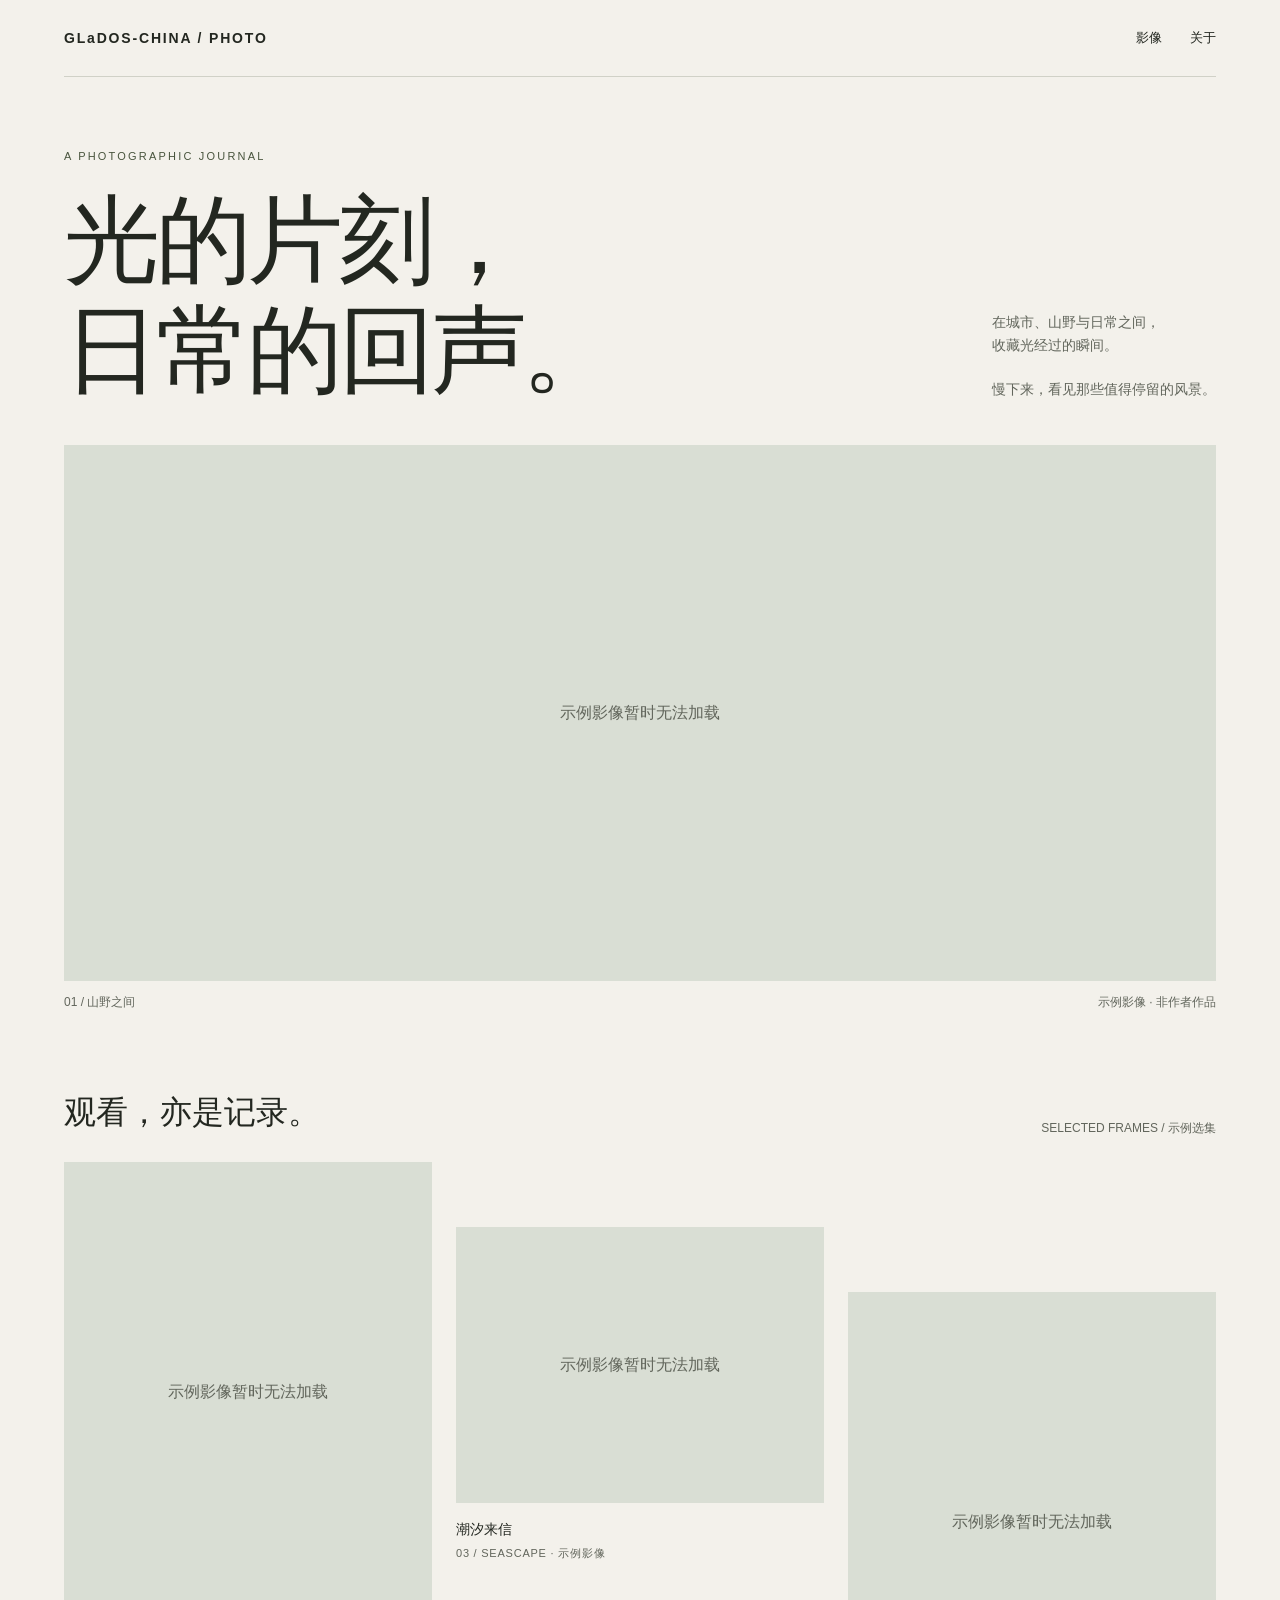
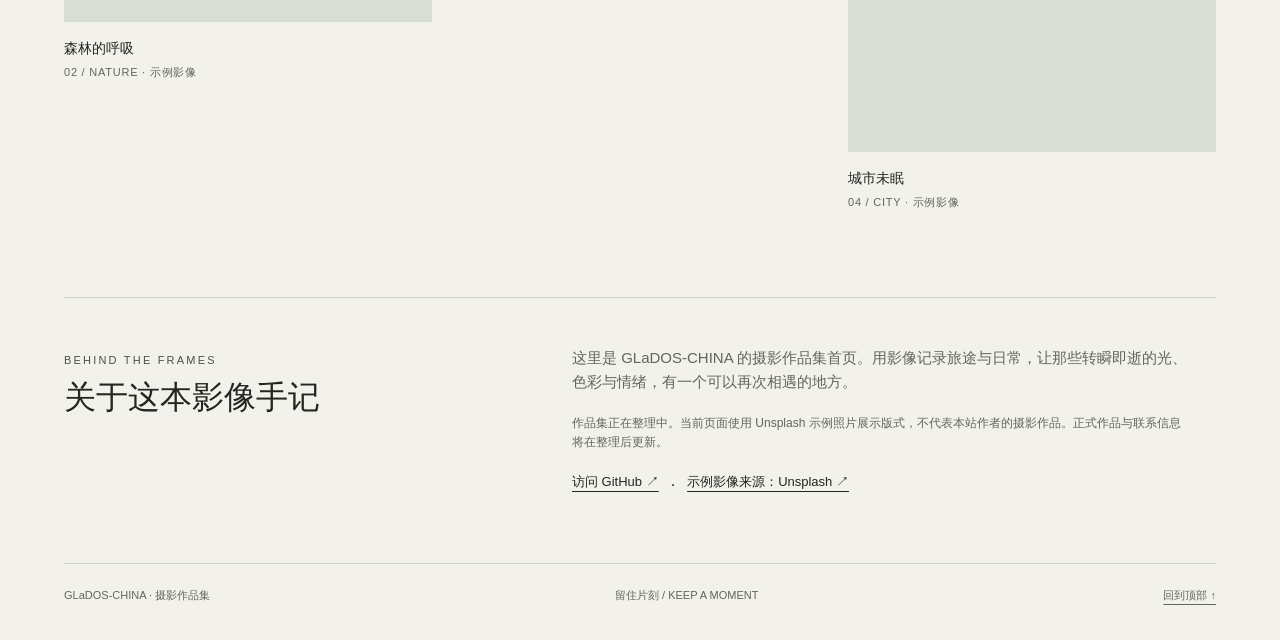
==== index.html @ 93bb7f84 "feat: initialize responsive photography portfolio homepage" ====
<!doctype html>
<html lang="zh-CN">
<head>
<meta charset="utf-8">
<meta name="viewport" content="width=device-width,initial-scale=1">
<meta name="color-scheme" content="light">
<meta name="description" content="GLaDOS-CHINA 摄影作品集：在城市、山野与日常之间，收藏光经过的瞬间。当前影像为版式示例。">
<title>GLaDOS-CHINA · 光的片刻</title>
<style>
:root{--paper:#f3f1eb;--ink:#232720;--muted:#62665c;--line:#d0d1c7;--accent:#48543d}
*{box-sizing:border-box}html{scroll-behavior:smooth;scroll-padding-top:24px}body{margin:0;background:var(--paper);color:var(--ink);font-family:Arial,"PingFang SC","Microsoft YaHei",sans-serif;line-height:1.6}a{color:inherit;text-underline-offset:5px}button{font:inherit;color:inherit}a:focus-visible,button:focus-visible{outline:3px solid var(--accent);outline-offset:6px}.skip{position:absolute;left:16px;top:-80px;background:white;padding:10px;z-index:5}.skip:focus{top:10px}.wrap{width:min(1280px,90%);margin:auto}header{padding:27px 0;border-bottom:1px solid var(--line);display:flex;align-items:center;justify-content:space-between;gap:24px}.brand{text-decoration:none;font-size:14px;letter-spacing:.13em;font-weight:700}nav{display:flex;gap:28px;font-size:13px}nav a{text-decoration:none}nav a:hover{text-decoration:underline}.intro{display:grid;grid-template-columns:1.5fr 1fr;gap:40px;align-items:end;padding:65px 0 38px}.eyebrow{font-size:11px;letter-spacing:.2em;text-transform:uppercase;color:var(--accent)}h1{font-family:Georgia,"Songti SC",SimSun,serif;font-size:clamp(48px,7.5vw,98px);font-weight:400;line-height:1.15;letter-spacing:-.045em;margin:18px 0 0}.intro p{max-width:340px;margin:0 0 6px auto;color:var(--muted);font-size:14px}.hero{margin:0}.hero .open{aspect-ratio:2.15}.open{display:block;position:relative;border:0;padding:0;width:100%;background:#d9ded4;cursor:zoom-in;overflow:hidden}.open img{width:100%;height:100%;object-fit:cover;display:block;transition:transform .6s}.open:hover img{transform:scale(1.025)}.open:after{content:"↗";position:absolute;right:15px;bottom:15px;background:var(--paper);width:34px;height:34px;border-radius:50%;line-height:34px;font-size:18px}.caption{display:flex;justify-content:space-between;gap:16px;font-size:12px;color:var(--muted);padding-top:12px}.section-head{display:flex;align-items:end;justify-content:space-between;gap:20px;padding:75px 0 24px}h2{font-family:Georgia,"Songti SC",SimSun,serif;font-size:32px;font-weight:400;margin:0}.section-head p{font-size:12px;color:var(--muted);margin:0}.gallery{display:grid;grid-template-columns:repeat(3,minmax(0,1fr));gap:34px 24px}.gallery figure{margin:0}.gallery .open{aspect-ratio:4/5}.gallery figure:nth-child(2) .open{aspect-ratio:4/3}.gallery figure:nth-child(2){padding-top:65px}.gallery figure:nth-child(3){padding-top:130px}.gallery figcaption{padding-top:15px;font-size:14px}.gallery small{display:block;font-size:11px;color:var(--muted);letter-spacing:.07em;margin-top:5px}.about{display:grid;grid-template-columns:1fr 1.4fr;gap:48px;border-top:1px solid var(--line);margin-top:85px;padding:48px 0 65px}.about p{max-width:620px;font-size:15px;color:var(--muted);margin:0 0 20px}.contact{display:flex;gap:12px;flex-wrap:wrap}.contact a{font-size:13px}.note{font-size:12px!important}footer{border-top:1px solid var(--line);padding:23px 0 35px;display:flex;justify-content:space-between;gap:20px;font-size:11px;color:var(--muted)}dialog{width:min(1120px,96vw);max-height:94vh;background:var(--paper);border:0;padding:48px 18px 18px;color:var(--ink)}dialog::backdrop{background:rgb(12 17 12 / .9)}dialog img{display:block;width:100%;height:min(70vh,760px);object-fit:contain}dialog p{margin:12px 8px 0;font-size:13px}dialog button{position:absolute;right:16px;top:10px;background:none;border:1px solid var(--line);padding:4px 12px;cursor:pointer}.failed{display:grid;place-items:center;min-height:180px;padding:30px;text-align:center;color:var(--muted)}.failed:after{display:none}
@media(max-width:700px){header{padding:22px 0}.brand{font-size:11px;letter-spacing:.06em}nav{gap:18px}.intro{grid-template-columns:1fr;padding:45px 0 28px;gap:25px}.intro p{margin:0;max-width:100%}.hero .open{aspect-ratio:4/3}.section-head{padding-top:50px}.gallery{grid-template-columns:1fr;gap:32px}.gallery figure:nth-child(n){padding-top:0}.gallery .open,.gallery figure:nth-child(2) .open{aspect-ratio:4/3}.about{grid-template-columns:1fr;gap:20px;margin-top:50px;padding:32px 0}.caption{font-size:11px}footer{flex-direction:column;gap:8px}h2{font-size:28px}}
@media(prefers-reduced-motion:reduce){html{scroll-behavior:auto}.open img{transition:none}}
</style>
</head>
<body>
<a class="skip" href="#main">跳至主要内容</a>
<div class="wrap">
<header><a class="brand" href="./">GLaDOS-CHINA / PHOTO</a><nav aria-label="主导航"><a href="#works">影像</a><a href="#about">关于</a></nav></header>
<main id="main">
<section class="intro" aria-labelledby="title"><div><span class="eyebrow">A photographic journal</span><h1 id="title">光的片刻，<br>日常的回声。</h1></div><p>在城市、山野与日常之间，<br>收藏光经过的瞬间。<br><br>慢下来，看见那些值得停留的风景。</p></section>
<figure class="hero">
<button class="open" type="button" aria-label="放大示例影像：山野之间"><img src="https://images.unsplash.com/photo-1464822759023-fed622ff2c3b?auto=format&amp;fit=crop&amp;w=1800&amp;q=85" alt="云层下的群山与陡峭山峰，版式示例影像" width="1800" height="838" fetchpriority="high"></button>
<figcaption class="caption"><span>01 / 山野之间</span><span>示例影像 · 非作者作品</span></figcaption>
</figure>
<section id="works" aria-labelledby="works-title">
<div class="section-head"><h2 id="works-title">观看，亦是记录。</h2><p>SELECTED FRAMES / 示例选集</p></div>
<div class="gallery">
<figure><button class="open" type="button" aria-label="放大示例影像：森林的呼吸"><img src="https://images.unsplash.com/photo-1441974231531-c6227db76b6e?auto=format&amp;fit=crop&amp;w=1000&amp;q=85" alt="阳光穿过葱郁森林，版式示例影像" width="1000" height="1250" loading="lazy"></button><figcaption>森林的呼吸<small>02 / NATURE · 示例影像</small></figcaption></figure>
<figure><button class="open" type="button" aria-label="放大示例影像：潮汐来信"><img src="https://images.unsplash.com/photo-1475924156734-496f6cac6ec1?auto=format&amp;fit=crop&amp;w=1000&amp;q=85" alt="远处海岸与层叠海浪，版式示例影像" width="1000" height="750" loading="lazy"></button><figcaption>潮汐来信<small>03 / SEASCAPE · 示例影像</small></figcaption></figure>
<figure><button class="open" type="button" aria-label="放大示例影像：城市未眠"><img src="https://images.unsplash.com/photo-1519501025264-65ba15a82390?auto=format&amp;fit=crop&amp;w=1000&amp;q=85" alt="暮色中的城市建筑与灯光，版式示例影像" width="1000" height="1250" loading="lazy"></button><figcaption>城市未眠<small>04 / CITY · 示例影像</small></figcaption></figure>
</div>
</section>
<section class="about" id="about" aria-labelledby="about-title"><div><span class="eyebrow">Behind the frames</span><h2 id="about-title">关于这本影像手记</h2></div><div><p>这里是 GLaDOS-CHINA 的摄影作品集首页。用影像记录旅途与日常，让那些转瞬即逝的光、色彩与情绪，有一个可以再次相遇的地方。</p><p class="note">作品集正在整理中。当前页面使用 Unsplash 示例照片展示版式，不代表本站作者的摄影作品。正式作品与联系信息将在整理后更新。</p><div class="contact"><a href="https://github.com/GLaDOS-CHINA" target="_blank" rel="noopener noreferrer">访问 GitHub ↗</a><span aria-hidden="true">·</span><a href="https://unsplash.com" target="_blank" rel="noopener noreferrer">示例影像来源：Unsplash ↗</a></div></div></section>
</main>
<footer><span>GLaDOS-CHINA · 摄影作品集</span><span>留住片刻 / KEEP A MOMENT</span><a href="#title">回到顶部 ↑</a></footer>
</div>
<dialog aria-label="影像大图预览"><button type="button" id="close">关闭 ×</button><img id="large" alt=""><p id="large-caption"></p></dialog>
<script>
const viewer=document.querySelector('dialog');
const large=document.querySelector('#large');
const caption=document.querySelector('#large-caption');
document.querySelectorAll('.open').forEach(button=>{
 const image=button.querySelector('img');
 const failed=()=>{button.classList.add('failed');button.disabled=true;button.textContent='示例影像暂时无法加载';};
 image.addEventListener('error',failed);
 if(image.complete&&!image.naturalWidth)failed();
 button.addEventListener('click',()=>{
  large.src=image.currentSrc||image.src;
  large.alt=image.alt;
  caption.textContent=image.alt+' · 来源：Unsplash';
  viewer.showModal();
 });
});
document.querySelector('#close').addEventListener('click',()=>viewer.close());
viewer.addEventListener('click',event=>{if(event.target===viewer){const rect=viewer.getBoundingClientRect();if(event.clientX<rect.left||event.clientX>rect.right||event.clientY<rect.top||event.clientY>rect.bottom)viewer.close();}});
viewer.addEventListener('close',()=>{large.removeAttribute('src');large.alt='';});
</script>
</body>
</html>
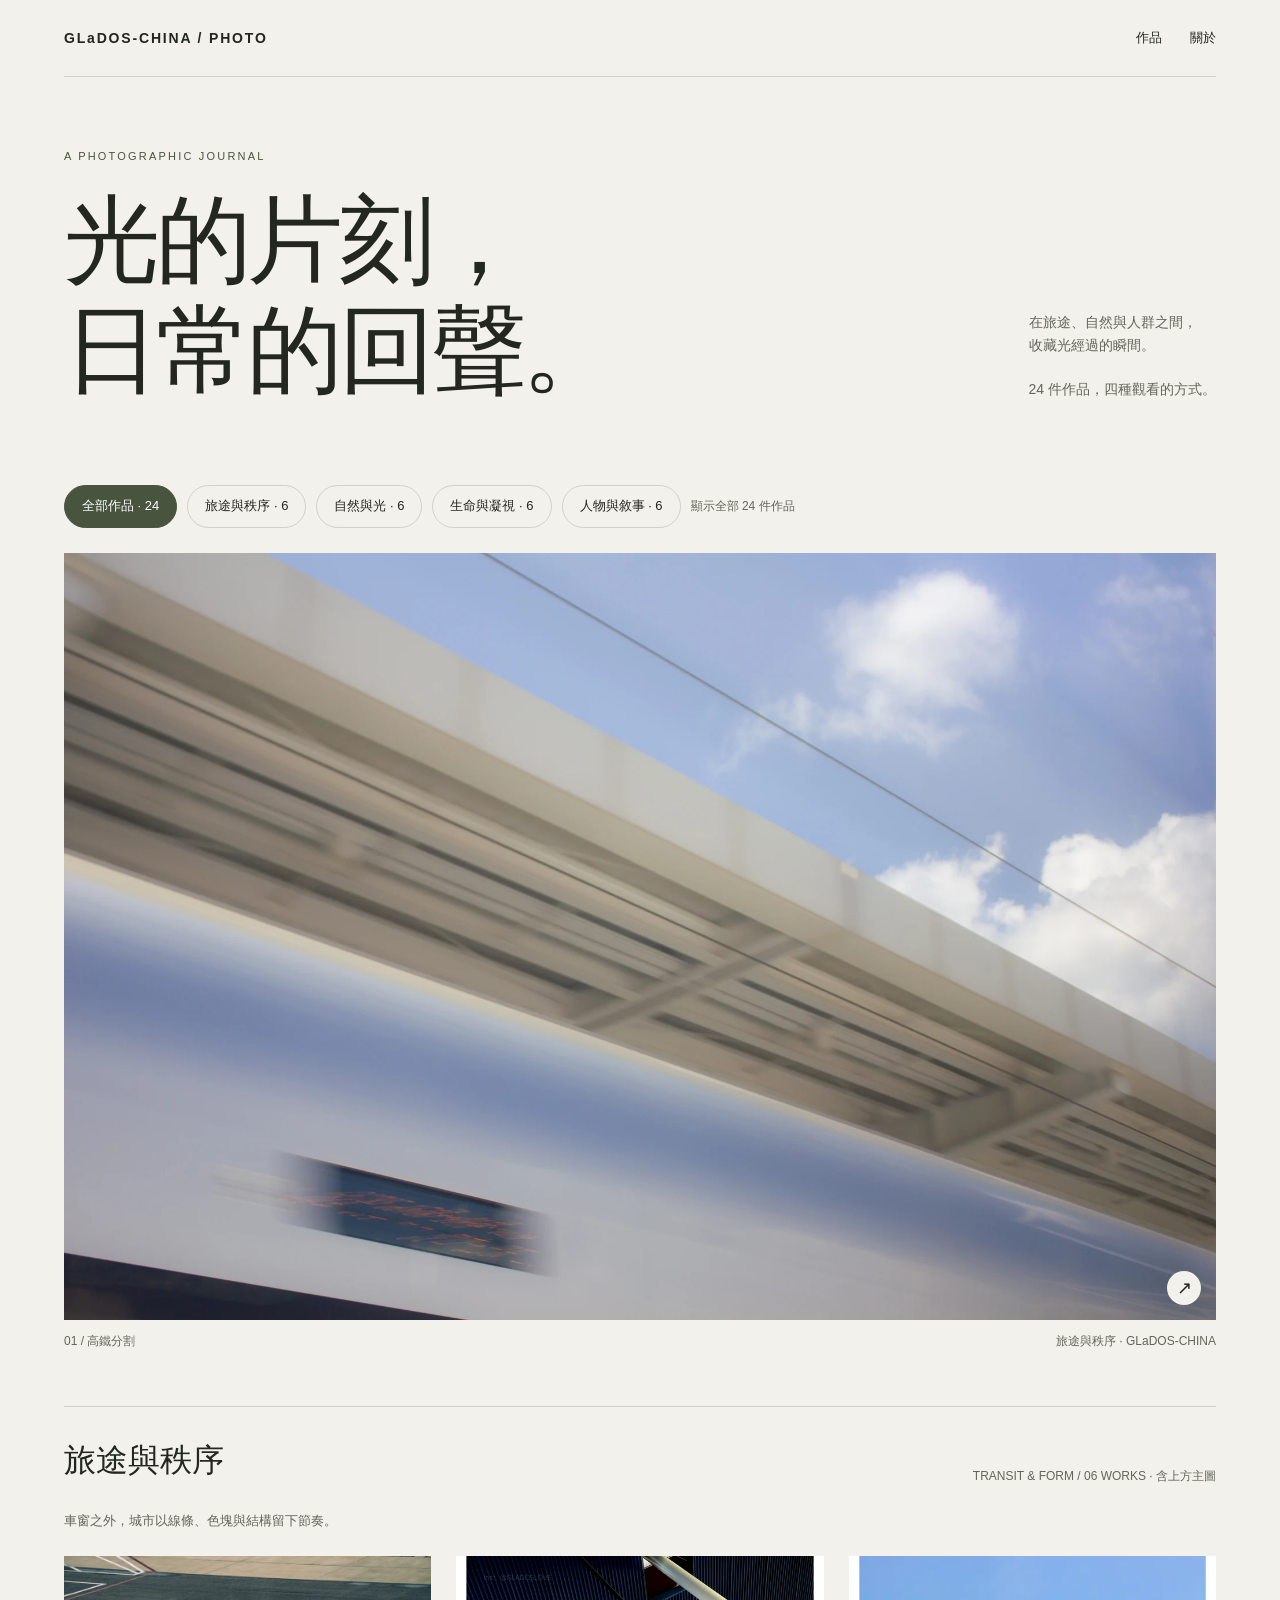
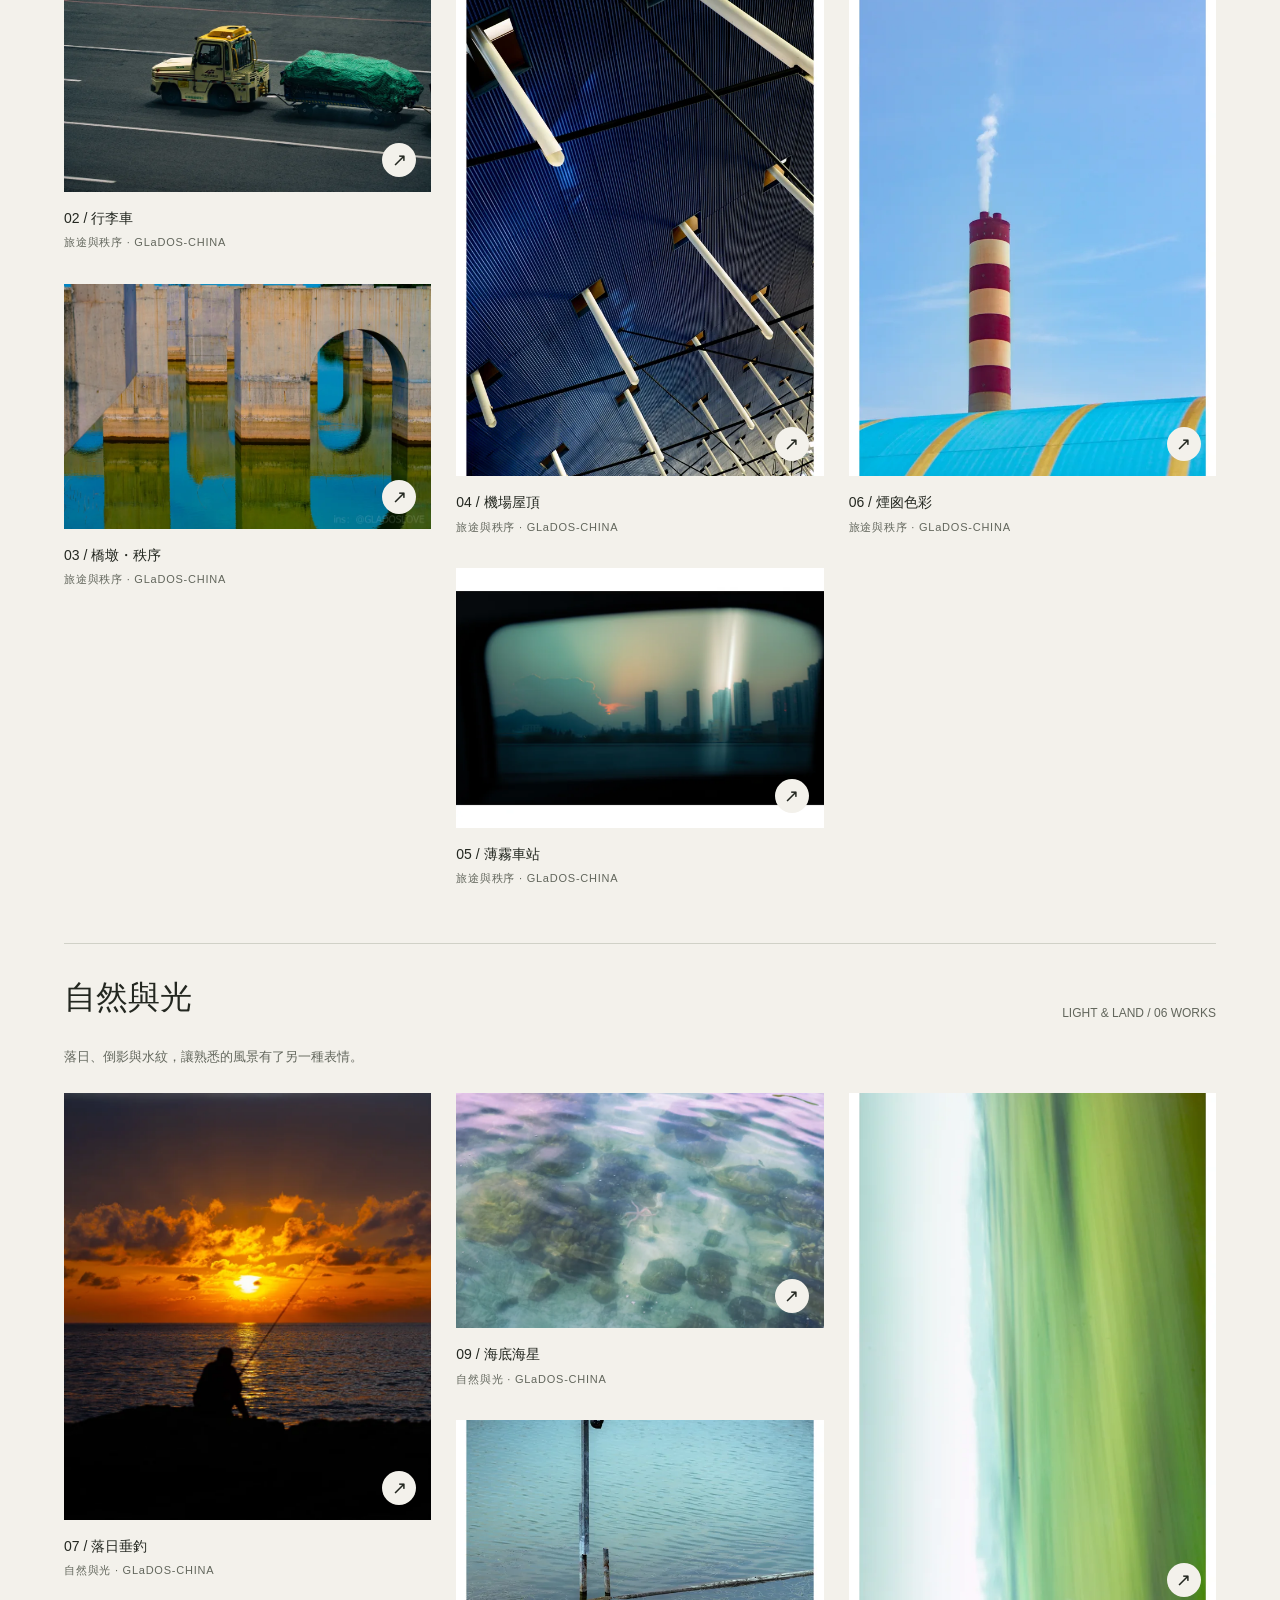
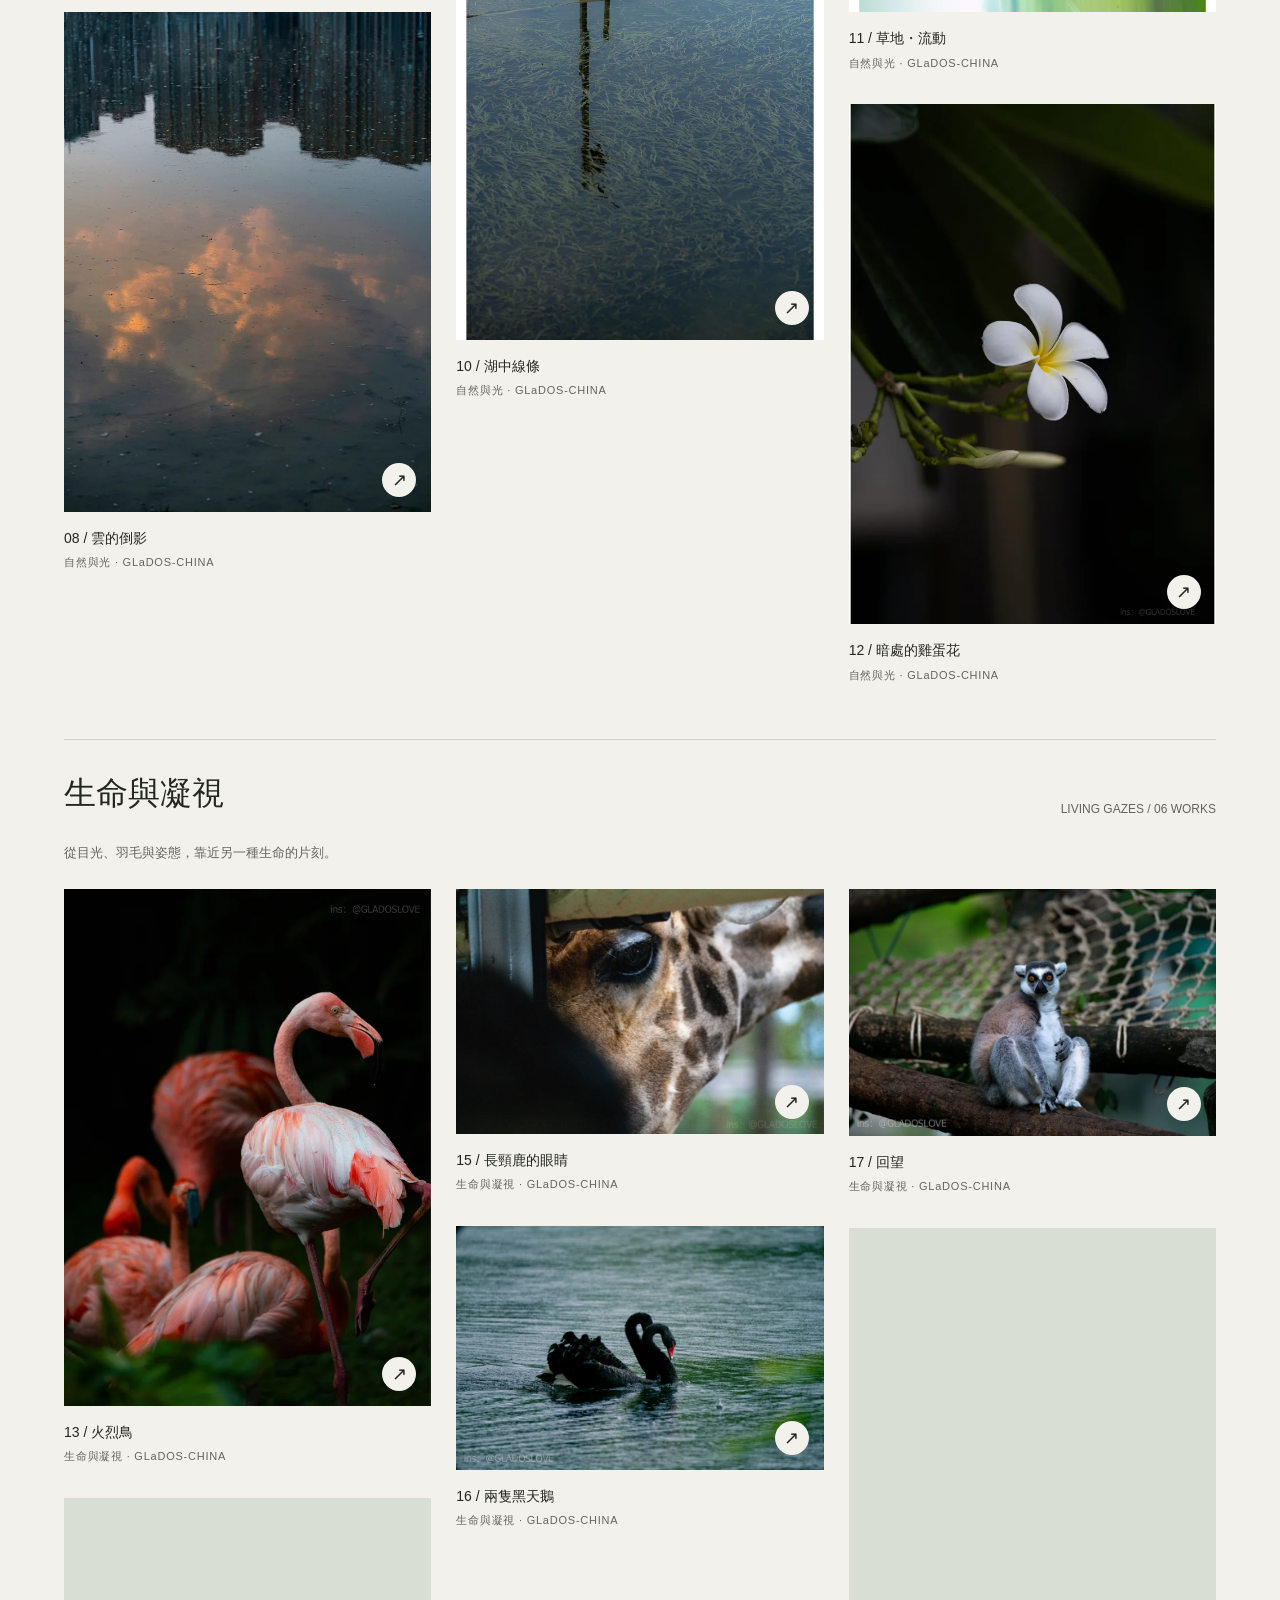
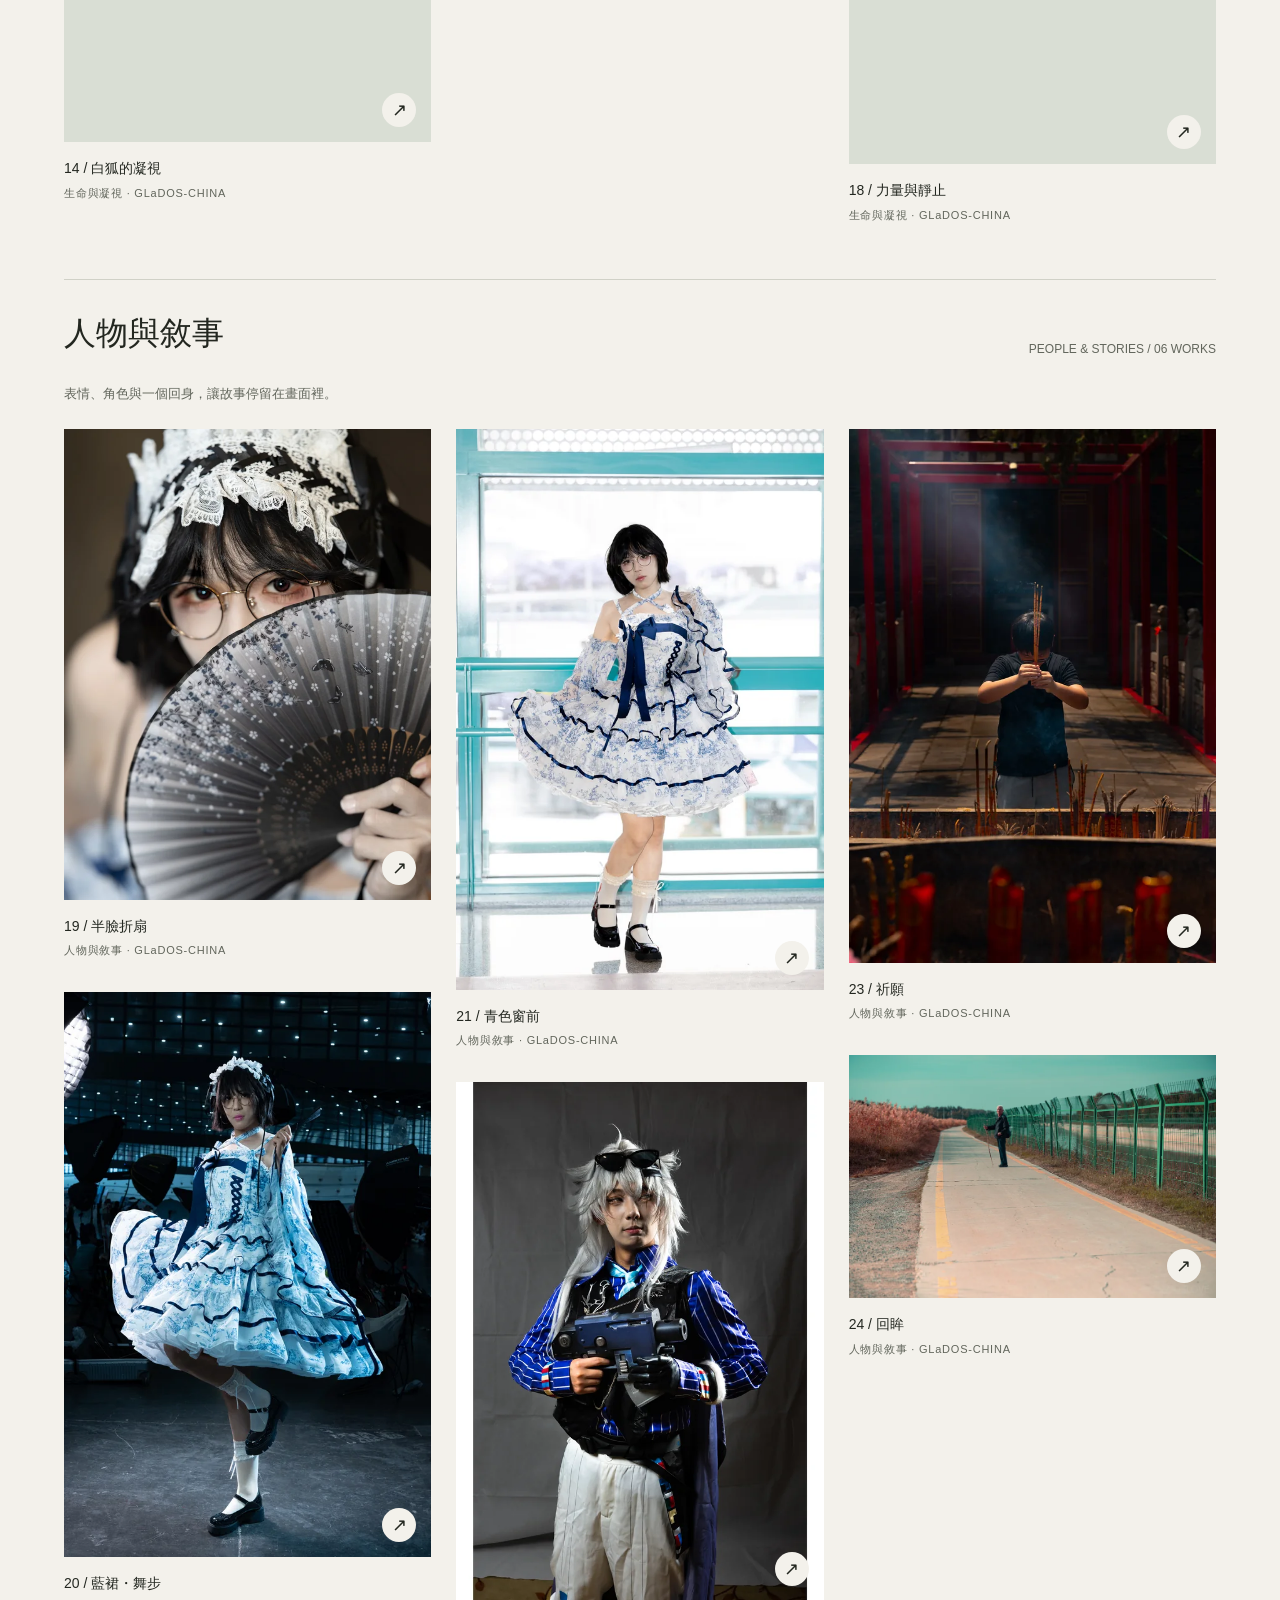
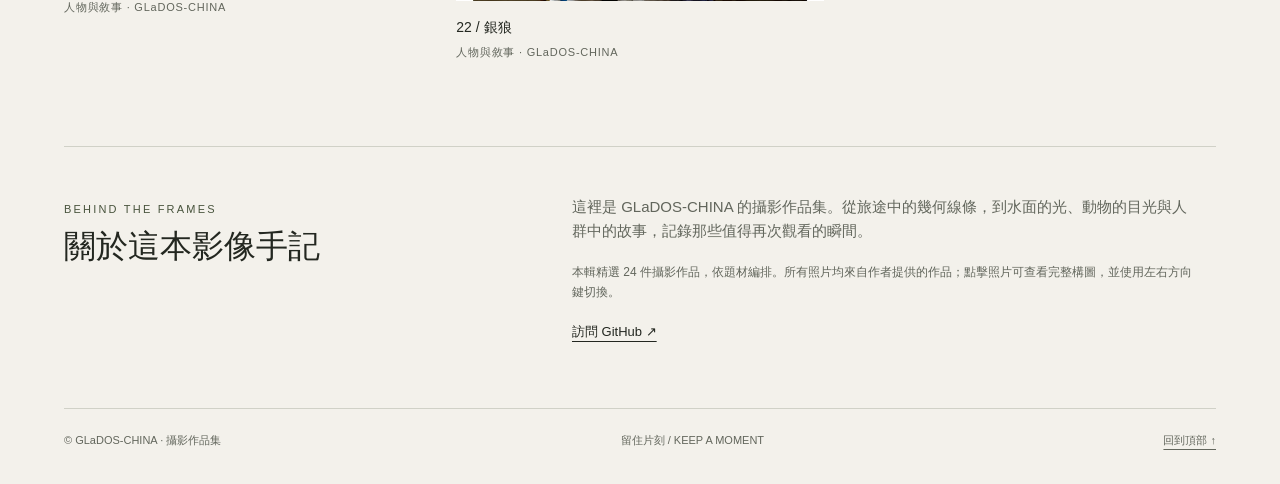
==== commit 1b0b62be: "feat: curate 24 original photos into four themed galleries" ====
--- a/index.html
+++ b/index.html
@@ -1,60 +1,16 @@
-<!doctype html>
-<html lang="zh-CN">
-<head>
-<meta charset="utf-8">
-<meta name="viewport" content="width=device-width,initial-scale=1">
-<meta name="color-scheme" content="light">
-<meta name="description" content="GLaDOS-CHINA 摄影作品集：在城市、山野与日常之间，收藏光经过的瞬间。当前影像为版式示例。">
-<title>GLaDOS-CHINA · 光的片刻</title>
-<style>
+<!doctype html><html lang="zh-Hant"><head><meta charset="utf-8"><meta name="viewport" content="width=device-width,initial-scale=1"><meta name="color-scheme" content="light"><meta name="description" content="GLaDOS-CHINA 攝影作品集，精選 24 件作品：旅途與秩序、自然與光、生命與凝視、人物與敘事。"><title>GLaDOS-CHINA · 光的片刻</title><style>
 :root{--paper:#f3f1eb;--ink:#232720;--muted:#62665c;--line:#d0d1c7;--accent:#48543d}
 *{box-sizing:border-box}html{scroll-behavior:smooth;scroll-padding-top:24px}body{margin:0;background:var(--paper);color:var(--ink);font-family:Arial,"PingFang SC","Microsoft YaHei",sans-serif;line-height:1.6}a{color:inherit;text-underline-offset:5px}button{font:inherit;color:inherit}a:focus-visible,button:focus-visible{outline:3px solid var(--accent);outline-offset:6px}.skip{position:absolute;left:16px;top:-80px;background:white;padding:10px;z-index:5}.skip:focus{top:10px}.wrap{width:min(1280px,90%);margin:auto}header{padding:27px 0;border-bottom:1px solid var(--line);display:flex;align-items:center;justify-content:space-between;gap:24px}.brand{text-decoration:none;font-size:14px;letter-spacing:.13em;font-weight:700}nav{display:flex;gap:28px;font-size:13px}nav a{text-decoration:none}nav a:hover{text-decoration:underline}.intro{display:grid;grid-template-columns:1.5fr 1fr;gap:40px;align-items:end;padding:65px 0 38px}.eyebrow{font-size:11px;letter-spacing:.2em;text-transform:uppercase;color:var(--accent)}h1{font-family:Georgia,"Songti SC",SimSun,serif;font-size:clamp(48px,7.5vw,98px);font-weight:400;line-height:1.15;letter-spacing:-.045em;margin:18px 0 0}.intro p{max-width:340px;margin:0 0 6px auto;color:var(--muted);font-size:14px}.hero{margin:0}.hero .open{aspect-ratio:2.15}.open{display:block;position:relative;border:0;padding:0;width:100%;background:#d9ded4;cursor:zoom-in;overflow:hidden}.open img{width:100%;height:100%;object-fit:cover;display:block;transition:transform .6s}.open:hover img{transform:scale(1.025)}.open:after{content:"↗";position:absolute;right:15px;bottom:15px;background:var(--paper);width:34px;height:34px;border-radius:50%;line-height:34px;font-size:18px}.caption{display:flex;justify-content:space-between;gap:16px;font-size:12px;color:var(--muted);padding-top:12px}.section-head{display:flex;align-items:end;justify-content:space-between;gap:20px;padding:75px 0 24px}h2{font-family:Georgia,"Songti SC",SimSun,serif;font-size:32px;font-weight:400;margin:0}.section-head p{font-size:12px;color:var(--muted);margin:0}.gallery{display:grid;grid-template-columns:repeat(3,minmax(0,1fr));gap:34px 24px}.gallery figure{margin:0}.gallery .open{aspect-ratio:4/5}.gallery figure:nth-child(2) .open{aspect-ratio:4/3}.gallery figure:nth-child(2){padding-top:65px}.gallery figure:nth-child(3){padding-top:130px}.gallery figcaption{padding-top:15px;font-size:14px}.gallery small{display:block;font-size:11px;color:var(--muted);letter-spacing:.07em;margin-top:5px}.about{display:grid;grid-template-columns:1fr 1.4fr;gap:48px;border-top:1px solid var(--line);margin-top:85px;padding:48px 0 65px}.about p{max-width:620px;font-size:15px;color:var(--muted);margin:0 0 20px}.contact{display:flex;gap:12px;flex-wrap:wrap}.contact a{font-size:13px}.note{font-size:12px!important}footer{border-top:1px solid var(--line);padding:23px 0 35px;display:flex;justify-content:space-between;gap:20px;font-size:11px;color:var(--muted)}dialog{width:min(1120px,96vw);max-height:94vh;background:var(--paper);border:0;padding:48px 18px 18px;color:var(--ink)}dialog::backdrop{background:rgb(12 17 12 / .9)}dialog img{display:block;width:100%;height:min(70vh,760px);object-fit:contain}dialog p{margin:12px 8px 0;font-size:13px}dialog button{position:absolute;right:16px;top:10px;background:none;border:1px solid var(--line);padding:4px 12px;cursor:pointer}.failed{display:grid;place-items:center;min-height:180px;padding:30px;text-align:center;color:var(--muted)}.failed:after{display:none}
 @media(max-width:700px){header{padding:22px 0}.brand{font-size:11px;letter-spacing:.06em}nav{gap:18px}.intro{grid-template-columns:1fr;padding:45px 0 28px;gap:25px}.intro p{margin:0;max-width:100%}.hero .open{aspect-ratio:4/3}.section-head{padding-top:50px}.gallery{grid-template-columns:1fr;gap:32px}.gallery figure:nth-child(n){padding-top:0}.gallery .open,.gallery figure:nth-child(2) .open{aspect-ratio:4/3}.about{grid-template-columns:1fr;gap:20px;margin-top:50px;padding:32px 0}.caption{font-size:11px}footer{flex-direction:column;gap:8px}h2{font-size:28px}}
 @media(prefers-reduced-motion:reduce){html{scroll-behavior:auto}.open img{transition:none}}
-</style>
-</head>
-<body>
-<a class="skip" href="#main">跳至主要内容</a>
-<div class="wrap">
-<header><a class="brand" href="./">GLaDOS-CHINA / PHOTO</a><nav aria-label="主导航"><a href="#works">影像</a><a href="#about">关于</a></nav></header>
-<main id="main">
-<section class="intro" aria-labelledby="title"><div><span class="eyebrow">A photographic journal</span><h1 id="title">光的片刻，<br>日常的回声。</h1></div><p>在城市、山野与日常之间，<br>收藏光经过的瞬间。<br><br>慢下来，看见那些值得停留的风景。</p></section>
-<figure class="hero">
-<button class="open" type="button" aria-label="放大示例影像：山野之间"><img src="https://images.unsplash.com/photo-1464822759023-fed622ff2c3b?auto=format&amp;fit=crop&amp;w=1800&amp;q=85" alt="云层下的群山与陡峭山峰，版式示例影像" width="1800" height="838" fetchpriority="high"></button>
-<figcaption class="caption"><span>01 / 山野之间</span><span>示例影像 · 非作者作品</span></figcaption>
-</figure>
-<section id="works" aria-labelledby="works-title">
-<div class="section-head"><h2 id="works-title">观看，亦是记录。</h2><p>SELECTED FRAMES / 示例选集</p></div>
-<div class="gallery">
-<figure><button class="open" type="button" aria-label="放大示例影像：森林的呼吸"><img src="https://images.unsplash.com/photo-1441974231531-c6227db76b6e?auto=format&amp;fit=crop&amp;w=1000&amp;q=85" alt="阳光穿过葱郁森林，版式示例影像" width="1000" height="1250" loading="lazy"></button><figcaption>森林的呼吸<small>02 / NATURE · 示例影像</small></figcaption></figure>
-<figure><button class="open" type="button" aria-label="放大示例影像：潮汐来信"><img src="https://images.unsplash.com/photo-1475924156734-496f6cac6ec1?auto=format&amp;fit=crop&amp;w=1000&amp;q=85" alt="远处海岸与层叠海浪，版式示例影像" width="1000" height="750" loading="lazy"></button><figcaption>潮汐来信<small>03 / SEASCAPE · 示例影像</small></figcaption></figure>
-<figure><button class="open" type="button" aria-label="放大示例影像：城市未眠"><img src="https://images.unsplash.com/photo-1519501025264-65ba15a82390?auto=format&amp;fit=crop&amp;w=1000&amp;q=85" alt="暮色中的城市建筑与灯光，版式示例影像" width="1000" height="1250" loading="lazy"></button><figcaption>城市未眠<small>04 / CITY · 示例影像</small></figcaption></figure>
-</div>
-</section>
-<section class="about" id="about" aria-labelledby="about-title"><div><span class="eyebrow">Behind the frames</span><h2 id="about-title">关于这本影像手记</h2></div><div><p>这里是 GLaDOS-CHINA 的摄影作品集首页。用影像记录旅途与日常，让那些转瞬即逝的光、色彩与情绪，有一个可以再次相遇的地方。</p><p class="note">作品集正在整理中。当前页面使用 Unsplash 示例照片展示版式，不代表本站作者的摄影作品。正式作品与联系信息将在整理后更新。</p><div class="contact"><a href="https://github.com/GLaDOS-CHINA" target="_blank" rel="noopener noreferrer">访问 GitHub ↗</a><span aria-hidden="true">·</span><a href="https://unsplash.com" target="_blank" rel="noopener noreferrer">示例影像来源：Unsplash ↗</a></div></div></section>
-</main>
-<footer><span>GLaDOS-CHINA · 摄影作品集</span><span>留住片刻 / KEEP A MOMENT</span><a href="#title">回到顶部 ↑</a></footer>
-</div>
-<dialog aria-label="影像大图预览"><button type="button" id="close">关闭 ×</button><img id="large" alt=""><p id="large-caption"></p></dialog>
-<script>
-const viewer=document.querySelector('dialog');
-const large=document.querySelector('#large');
-const caption=document.querySelector('#large-caption');
-document.querySelectorAll('.open').forEach(button=>{
- const image=button.querySelector('img');
- const failed=()=>{button.classList.add('failed');button.disabled=true;button.textContent='示例影像暂时无法加载';};
- image.addEventListener('error',failed);
- if(image.complete&&!image.naturalWidth)failed();
- button.addEventListener('click',()=>{
-  large.src=image.currentSrc||image.src;
-  large.alt=image.alt;
-  caption.textContent=image.alt+' · 来源：Unsplash';
-  viewer.showModal();
- });
-});
-document.querySelector('#close').addEventListener('click',()=>viewer.close());
-viewer.addEventListener('click',event=>{if(event.target===viewer){const rect=viewer.getBoundingClientRect();if(event.clientX<rect.left||event.clientX>rect.right||event.clientY<rect.top||event.clientY>rect.bottom)viewer.close();}});
-viewer.addEventListener('close',()=>{large.removeAttribute('src');large.alt='';});
-</script>
-</body>
-</html>
+
+.hero .open{aspect-ratio:auto}.hero .open img{height:auto}.open img{object-fit:contain}.open:hover img{transform:none}.gallery{display:block;columns:3;column-gap:25px}.gallery figure{break-inside:avoid;margin:0 0 32px;padding:0!important}.gallery .open,.gallery figure:nth-child(2) .open{aspect-ratio:auto}.gallery .open img{height:auto}.section-head{border-top:1px solid var(--line);margin-top:55px;padding-top:28px}.filters{display:flex;gap:10px;flex-wrap:wrap;margin:40px 0 25px}.filters button{border:1px solid var(--line);background:transparent;padding:9px 17px;border-radius:30px;cursor:pointer;font-size:13px}.filters button[aria-pressed=true]{background:var(--accent);color:#fff;border-color:var(--accent)}.group-intro{font-size:13px;color:var(--muted);margin:0 0 25px}.work-count{font-size:12px;color:var(--muted)}[hidden]{display:none!important}dialog .viewer-nav{position:static;display:flex;justify-content:space-between;gap:12px;margin:14px 8px 0}dialog .viewer-nav button{position:static;border:1px solid var(--line);background:transparent;min-width:65px;cursor:pointer}dialog .viewer-nav span{font-size:12px;padding:6px}body:has(dialog[open]){overflow:hidden}
+@media(max-width:1000px){.gallery{columns:2}}@media(max-width:700px){.gallery{columns:1}.section-head{align-items:start;flex-direction:column;gap:8px;margin-top:35px}.intro{padding-bottom:20px}.filters{gap:8px;margin-top:25px}.filters button{padding:8px 12px}.caption{flex-wrap:wrap}dialog{padding-left:8px;padding-right:8px}}
+</style></head><body><a class="skip" href="#main">跳至主要內容</a><div class="wrap"><header><a class="brand" href="./">GLaDOS-CHINA / PHOTO</a><nav aria-label="主導覽"><a href="#works">作品</a><a href="#about">關於</a></nav></header><main id="main"><section class="intro" aria-labelledby="title"><div><span class="eyebrow">A photographic journal</span><h1 id="title">光的片刻，<br>日常的回聲。</h1></div><p>在旅途、自然與人群之間，<br>收藏光經過的瞬間。<br><br>24 件作品，四種觀看的方式。</p></section><section id="works" aria-label="攝影作品畫廊"><div class="filters" role="group" aria-label="依題材篩選"><button type="button" data-filter="all" aria-pressed="true">全部作品 · 24</button><button type="button" data-filter="travel" aria-pressed="false">旅途與秩序 · 6</button><button type="button" data-filter="nature" aria-pressed="false">自然與光 · 6</button><button type="button" data-filter="life" aria-pressed="false">生命與凝視 · 6</button><button type="button" data-filter="people" aria-pressed="false">人物與敘事 · 6</button><p class="work-count" role="status" aria-live="polite">顯示全部 24 件作品</p></div><figure class="hero" data-category="travel"><button class="open" type="button" data-full="assets/photos/railway.webp" data-title="高鐵分割" data-desc="列車掠過高架橋，橋身與藍天形成交錯的線條。" aria-label="放大作品：高鐵分割"><img src="assets/photos/railway.webp" alt="列車掠過高架橋，橋身與藍天形成交錯的線條。" width="2000" height="1332" fetchpriority="high" decoding="async"></button><figcaption class="caption"><span>01 / 高鐵分割</span><span>旅途與秩序 · GLaDOS-CHINA</span></figcaption></figure><section class="collection" data-group="travel" aria-labelledby="travel-title"><div class="section-head"><h2 id="travel-title">旅途與秩序</h2><p>TRANSIT & FORM / 06 WORKS · 含上方主圖</p></div><p class="group-intro">車窗之外，城市以線條、色塊與結構留下節奏。</p><div class="gallery"><figure class="work" data-category="travel"><button class="open" type="button" data-full="assets/photos/baggage-cart.webp" data-title="行李車" data-desc="停機坪上的黃色行李牽引車與綠色覆布。" aria-label="放大作品：行李車"><img src="assets/photos/baggage-cart-thumb.webp" alt="停機坪上的黃色行李牽引車與綠色覆布。" width="900" height="577" loading="lazy" decoding="async"></button><figcaption class=""><span>02 / 行李車</span><small>旅途與秩序 · GLaDOS-CHINA</small></figcaption></figure><figure class="work" data-category="travel"><button class="open" type="button" data-full="assets/photos/bridge-rhythm.webp" data-title="橋墩・秩序" data-desc="橋墩、拱形與水面倒影組成重複的幾何形狀。" aria-label="放大作品：橋墩・秩序"><img src="assets/photos/bridge-rhythm-thumb.webp" alt="橋墩、拱形與水面倒影組成重複的幾何形狀。" width="900" height="600" loading="lazy" decoding="async"></button><figcaption class=""><span>03 / 橋墩・秩序</span><small>旅途與秩序 · GLaDOS-CHINA</small></figcaption></figure><figure class="work" data-category="travel"><button class="open" type="button" data-full="assets/photos/airport-roof.webp" data-title="機場屋頂" data-desc="深藍屋頂下，燈管與金屬結構交錯延伸。" aria-label="放大作品：機場屋頂"><img src="assets/photos/airport-roof-thumb.webp" alt="深藍屋頂下，燈管與金屬結構交錯延伸。" width="636" height="900" loading="lazy" decoding="async"></button><figcaption class=""><span>04 / 機場屋頂</span><small>旅途與秩序 · GLaDOS-CHINA</small></figcaption></figure><figure class="work" data-category="travel"><button class="open" type="button" data-full="assets/photos/train-window.webp" data-title="薄霧車站" data-desc="透過車窗，看見薄霧與遠處城市的輪廓。" aria-label="放大作品：薄霧車站"><img src="assets/photos/train-window-thumb.webp" alt="透過車窗，看見薄霧與遠處城市的輪廓。" width="900" height="636" loading="lazy" decoding="async"></button><figcaption class=""><span>05 / 薄霧車站</span><small>旅途與秩序 · GLaDOS-CHINA</small></figcaption></figure><figure class="work" data-category="travel"><button class="open" type="button" data-full="assets/photos/chimney.webp" data-title="煙囪色彩" data-desc="藍天下的條紋煙囪、白煙與彩色屋頂。" aria-label="放大作品：煙囪色彩"><img src="assets/photos/chimney-thumb.webp" alt="藍天下的條紋煙囪、白煙與彩色屋頂。" width="636" height="900" loading="lazy" decoding="async"></button><figcaption class=""><span>06 / 煙囪色彩</span><small>旅途與秩序 · GLaDOS-CHINA</small></figcaption></figure></div></section><section class="collection" data-group="nature" aria-labelledby="nature-title"><div class="section-head"><h2 id="nature-title">自然與光</h2><p>LIGHT & LAND / 06 WORKS</p></div><p class="group-intro">落日、倒影與水紋，讓熟悉的風景有了另一種表情。</p><div class="gallery"><figure class="work" data-category="nature"><button class="open" type="button" data-full="assets/photos/sunset-fishing.webp" data-title="落日垂釣" data-desc="夕陽映亮海面，岸邊的釣者留下一道剪影。" aria-label="放大作品：落日垂釣"><img src="assets/photos/sunset-fishing-thumb.webp" alt="夕陽映亮海面，岸邊的釣者留下一道剪影。" width="774" height="900" loading="lazy" decoding="async"></button><figcaption class=""><span>07 / 落日垂釣</span><small>自然與光 · GLaDOS-CHINA</small></figcaption></figure><figure class="work" data-category="nature"><button class="open" type="button" data-full="assets/photos/cloud-reflection.webp" data-title="雲的倒影" data-desc="水面映出暮色雲層與城市的倒影。" aria-label="放大作品：雲的倒影"><img src="assets/photos/cloud-reflection-thumb.webp" alt="水面映出暮色雲層與城市的倒影。" width="661" height="900" loading="lazy" decoding="async"></button><figcaption class=""><span>08 / 雲的倒影</span><small>自然與光 · GLaDOS-CHINA</small></figcaption></figure><figure class="work" data-category="nature"><button class="open" type="button" data-full="assets/photos/underwater.webp" data-title="海底海星" data-desc="淺水中的海星與石塊，被流動的水紋重新描繪。" aria-label="放大作品：海底海星"><img src="assets/photos/underwater-thumb.webp" alt="淺水中的海星與石塊，被流動的水紋重新描繪。" width="900" height="577" loading="lazy" decoding="async"></button><figcaption class=""><span>09 / 海底海星</span><small>自然與光 · GLaDOS-CHINA</small></figcaption></figure><figure class="work" data-category="nature"><button class="open" type="button" data-full="assets/photos/lake-poles.webp" data-title="湖中線條" data-desc="平靜的湖水裡，細桿與線條劃出簡約的構圖。" aria-label="放大作品：湖中線條"><img src="assets/photos/lake-poles-thumb.webp" alt="平靜的湖水裡，細桿與線條劃出簡約的構圖。" width="636" height="900" loading="lazy" decoding="async"></button><figcaption class=""><span>10 / 湖中線條</span><small>自然與光 · GLaDOS-CHINA</small></figcaption></figure><figure class="work" data-category="nature"><button class="open" type="button" data-full="assets/photos/meadow-motion.webp" data-title="草地・流動" data-desc="綠色與淺色的模糊色帶，構成抽象的自然印象。" aria-label="放大作品：草地・流動"><img src="assets/photos/meadow-motion-thumb.webp" alt="綠色與淺色的模糊色帶，構成抽象的自然印象。" width="636" height="900" loading="lazy" decoding="async"></button><figcaption class=""><span>11 / 草地・流動</span><small>自然與光 · GLaDOS-CHINA</small></figcaption></figure><figure class="work" data-category="nature"><button class="open" type="button" data-full="assets/photos/frangipani.webp" data-title="暗處的雞蛋花" data-desc="暗綠葉片之間，一朵白色雞蛋花迎向光。" aria-label="放大作品：暗處的雞蛋花"><img src="assets/photos/frangipani-thumb.webp" alt="暗綠葉片之間，一朵白色雞蛋花迎向光。" width="636" height="900" loading="lazy" decoding="async"></button><figcaption class=""><span>12 / 暗處的雞蛋花</span><small>自然與光 · GLaDOS-CHINA</small></figcaption></figure></div></section><section class="collection" data-group="life" aria-labelledby="life-title"><div class="section-head"><h2 id="life-title">生命與凝視</h2><p>LIVING GAZES / 06 WORKS</p></div><p class="group-intro">從目光、羽毛與姿態，靠近另一種生命的片刻。</p><div class="gallery"><figure class="work" data-category="life"><button class="open" type="button" data-full="assets/photos/flamingos.webp" data-title="火烈鳥" data-desc="深色背景裡，火烈鳥的粉紅羽毛與曲線相互呼應。" aria-label="放大作品：火烈鳥"><img src="assets/photos/flamingos-thumb.webp" alt="深色背景裡，火烈鳥的粉紅羽毛與曲線相互呼應。" width="640" height="900" loading="lazy" decoding="async"></button><figcaption class=""><span>13 / 火烈鳥</span><small>生命與凝視 · GLaDOS-CHINA</small></figcaption></figure><figure class="work" data-category="life"><button class="open" type="button" data-full="assets/photos/white-fox.webp" data-title="白狐的凝視" data-desc="白狐近距離的目光與細緻蓬鬆的毛髮。" aria-label="放大作品：白狐的凝視"><img src="assets/photos/white-fox-thumb.webp" alt="白狐近距離的目光與細緻蓬鬆的毛髮。" width="900" height="599" loading="lazy" decoding="async"></button><figcaption class=""><span>14 / 白狐的凝視</span><small>生命與凝視 · GLaDOS-CHINA</small></figcaption></figure><figure class="work" data-category="life"><button class="open" type="button" data-full="assets/photos/giraffe.webp" data-title="長頸鹿的眼睛" data-desc="近距離觀察長頸鹿的眼睛、睫毛與斑紋。" aria-label="放大作品：長頸鹿的眼睛"><img src="assets/photos/giraffe-thumb.webp" alt="近距離觀察長頸鹿的眼睛、睫毛與斑紋。" width="900" height="599" loading="lazy" decoding="async"></button><figcaption class=""><span>15 / 長頸鹿的眼睛</span><small>生命與凝視 · GLaDOS-CHINA</small></figcaption></figure><figure class="work" data-category="life"><button class="open" type="button" data-full="assets/photos/black-swans.webp" data-title="兩隻黑天鵝" data-desc="兩隻黑天鵝相伴游過帶有綠色倒影的水面。" aria-label="放大作品：兩隻黑天鵝"><img src="assets/photos/black-swans-thumb.webp" alt="兩隻黑天鵝相伴游過帶有綠色倒影的水面。" width="900" height="598" loading="lazy" decoding="async"></button><figcaption class=""><span>16 / 兩隻黑天鵝</span><small>生命與凝視 · GLaDOS-CHINA</small></figcaption></figure><figure class="work" data-category="life"><button class="open" type="button" data-full="assets/photos/lemur.webp" data-title="回望" data-desc="樹幹旁的動物回望鏡頭，枝條與背景交錯。" aria-label="放大作品：回望"><img src="assets/photos/lemur-thumb.webp" alt="樹幹旁的動物回望鏡頭，枝條與背景交錯。" width="900" height="604" loading="lazy" decoding="async"></button><figcaption class=""><span>17 / 回望</span><small>生命與凝視 · GLaDOS-CHINA</small></figcaption></figure><figure class="work" data-category="life"><button class="open" type="button" data-full="assets/photos/kangaroo.webp" data-title="力量與靜止" data-desc="樹旁站立的袋鼠，呈現肌肉線條與安靜的姿態。" aria-label="放大作品：力量與靜止"><img src="assets/photos/kangaroo-thumb.webp" alt="樹旁站立的袋鼠，呈現肌肉線條與安靜的姿態。" width="616" height="900" loading="lazy" decoding="async"></button><figcaption class=""><span>18 / 力量與靜止</span><small>生命與凝視 · GLaDOS-CHINA</small></figcaption></figure></div></section><section class="collection" data-group="people" aria-labelledby="people-title"><div class="section-head"><h2 id="people-title">人物與敘事</h2><p>PEOPLE & STORIES / 06 WORKS</p></div><p class="group-intro">表情、角色與一個回身，讓故事停留在畫面裡。</p><div class="gallery"><figure class="work" data-category="people"><button class="open" type="button" data-full="assets/photos/folding-fan.webp" data-title="半臉折扇" data-desc="黑色折扇遮住半張臉，目光從扇緣上方望向鏡頭。" aria-label="放大作品：半臉折扇"><img src="assets/photos/folding-fan-thumb.webp" alt="黑色折扇遮住半張臉，目光從扇緣上方望向鏡頭。" width="703" height="900" loading="lazy" decoding="async"></button><figcaption class=""><span>19 / 半臉折扇</span><small>人物與敘事 · GLaDOS-CHINA</small></figcaption></figure><figure class="work" data-category="people"><button class="open" type="button" data-full="assets/photos/blue-dress.webp" data-title="藍裙・舞步" data-desc="展場燈光之下，藍白裙裝與抬起的腳形成輕盈姿態。" aria-label="放大作品：藍裙・舞步"><img src="assets/photos/blue-dress-thumb.webp" alt="展場燈光之下，藍白裙裝與抬起的腳形成輕盈姿態。" width="585" height="900" loading="lazy" decoding="async"></button><figcaption class=""><span>20 / 藍裙・舞步</span><small>人物與敘事 · GLaDOS-CHINA</small></figcaption></figure><figure class="work" data-category="people"><button class="open" type="button" data-full="assets/photos/window-portrait.webp" data-title="青色窗前" data-desc="明亮的青色窗框前，一幅藍白色調的人像。" aria-label="放大作品：青色窗前"><img src="assets/photos/window-portrait-thumb.webp" alt="明亮的青色窗框前，一幅藍白色調的人像。" width="590" height="900" loading="lazy" decoding="async"></button><figcaption class=""><span>21 / 青色窗前</span><small>人物與敘事 · GLaDOS-CHINA</small></figcaption></figure><figure class="work" data-category="people"><button class="open" type="button" data-full="assets/photos/cosplay.webp" data-title="銀狼" data-desc="灰色背景前的角色人像，銀髮與藍色服飾相互映襯。" aria-label="放大作品：銀狼"><img src="assets/photos/cosplay-thumb.webp" alt="灰色背景前的角色人像，銀髮與藍色服飾相互映襯。" width="636" height="900" loading="lazy" decoding="async"></button><figcaption class=""><span>22 / 銀狼</span><small>人物與敘事 · GLaDOS-CHINA</small></figcaption></figure><figure class="work" data-category="people"><button class="open" type="button" data-full="assets/photos/prayer.webp" data-title="祈願" data-desc="紅色廟宇長廊裡，一個雙手合十的安靜時刻。" aria-label="放大作品：祈願"><img src="assets/photos/prayer-thumb.webp" alt="紅色廟宇長廊裡，一個雙手合十的安靜時刻。" width="620" height="900" loading="lazy" decoding="async"></button><figcaption class=""><span>23 / 祈願</span><small>人物與敘事 · GLaDOS-CHINA</small></figcaption></figure><figure class="work" data-category="people"><button class="open" type="button" data-full="assets/photos/looking-back.webp" data-title="回眸" data-desc="沿著綠色圍欄與小徑，遠處的人回身看向鏡頭。" aria-label="放大作品：回眸"><img src="assets/photos/looking-back-thumb.webp" alt="沿著綠色圍欄與小徑，遠處的人回身看向鏡頭。" width="900" height="597" loading="lazy" decoding="async"></button><figcaption class=""><span>24 / 回眸</span><small>人物與敘事 · GLaDOS-CHINA</small></figcaption></figure></div></section></section><section class="about" id="about" aria-labelledby="about-title"><div><span class="eyebrow">Behind the frames</span><h2 id="about-title">關於這本影像手記</h2></div><div><p>這裡是 GLaDOS-CHINA 的攝影作品集。從旅途中的幾何線條，到水面的光、動物的目光與人群中的故事，記錄那些值得再次觀看的瞬間。</p><p class="note">本輯精選 24 件攝影作品，依題材編排。所有照片均來自作者提供的作品；點擊照片可查看完整構圖，並使用左右方向鍵切換。</p><div class="contact"><a href="https://github.com/GLaDOS-CHINA" target="_blank" rel="noopener noreferrer">訪問 GitHub ↗</a></div></div></section></main><footer><span>© GLaDOS-CHINA · 攝影作品集</span><span>留住片刻 / KEEP A MOMENT</span><a href="#title">回到頂部 ↑</a></footer></div><dialog aria-label="作品大圖預覽"><button type="button" id="close" autofocus>關閉 ×</button><img id="large" alt=""><p id="large-caption"></p><div class="viewer-nav"><button id="prev" type="button" aria-label="上一件作品">← 上一件</button><span id="position" aria-live="polite"></span><button id="next" type="button" aria-label="下一件作品">下一件 →</button></div></dialog><script>
+const viewer=document.querySelector('dialog'),large=document.querySelector('#large'),caption=document.querySelector('#large-caption');
+const works=[...document.querySelectorAll('.open')];let current=0,active=works;
+function show(index){current=(index+active.length)%active.length;const b=active[current];large.src=b.dataset.full;large.alt=b.dataset.desc;caption.textContent=b.dataset.title+' — '+b.dataset.desc+' 攝影：GLaDOS-CHINA';document.querySelector('#position').textContent=(current+1)+' / '+active.length;}
+works.forEach(button=>{const image=button.querySelector('img');const failed=()=>{button.classList.add('failed');button.disabled=true;button.textContent='影像暫時無法載入';};image.addEventListener('error',failed);if(image.complete&&!image.naturalWidth)failed();button.addEventListener('click',()=>{active=works.filter(b=>!b.closest('figure').hidden&&!b.disabled);show(active.indexOf(button));viewer.showModal();});});
+document.querySelector('#close').addEventListener('click',()=>viewer.close());document.querySelector('#prev').addEventListener('click',()=>show(current-1));document.querySelector('#next').addEventListener('click',()=>show(current+1));viewer.addEventListener('keydown',e=>{if(e.key==='ArrowLeft'){e.preventDefault();show(current-1);}if(e.key==='ArrowRight'){e.preventDefault();show(current+1);}});viewer.addEventListener('click',e=>{if(e.target===viewer){const r=viewer.getBoundingClientRect();if(e.clientX<r.left||e.clientX>r.right||e.clientY<r.top||e.clientY>r.bottom)viewer.close();}});viewer.addEventListener('close',()=>{large.removeAttribute('src');large.alt='';});
+document.querySelectorAll('[data-filter]').forEach(button=>button.addEventListener('click',()=>{const selected=button.dataset.filter;document.querySelectorAll('[data-filter]').forEach(b=>b.setAttribute('aria-pressed',String(b===button)));document.querySelectorAll('figure[data-category]').forEach(f=>f.hidden=selected!=='all'&&f.dataset.category!==selected);document.querySelectorAll('[data-group]').forEach(s=>s.hidden=selected!=='all'&&s.dataset.group!==selected);document.querySelector('.work-count').textContent=selected==='all'?'顯示全部 24 件作品':'顯示 '+button.textContent.split(' · ')[0]+'：6 件作品';}));
+</script></body></html>
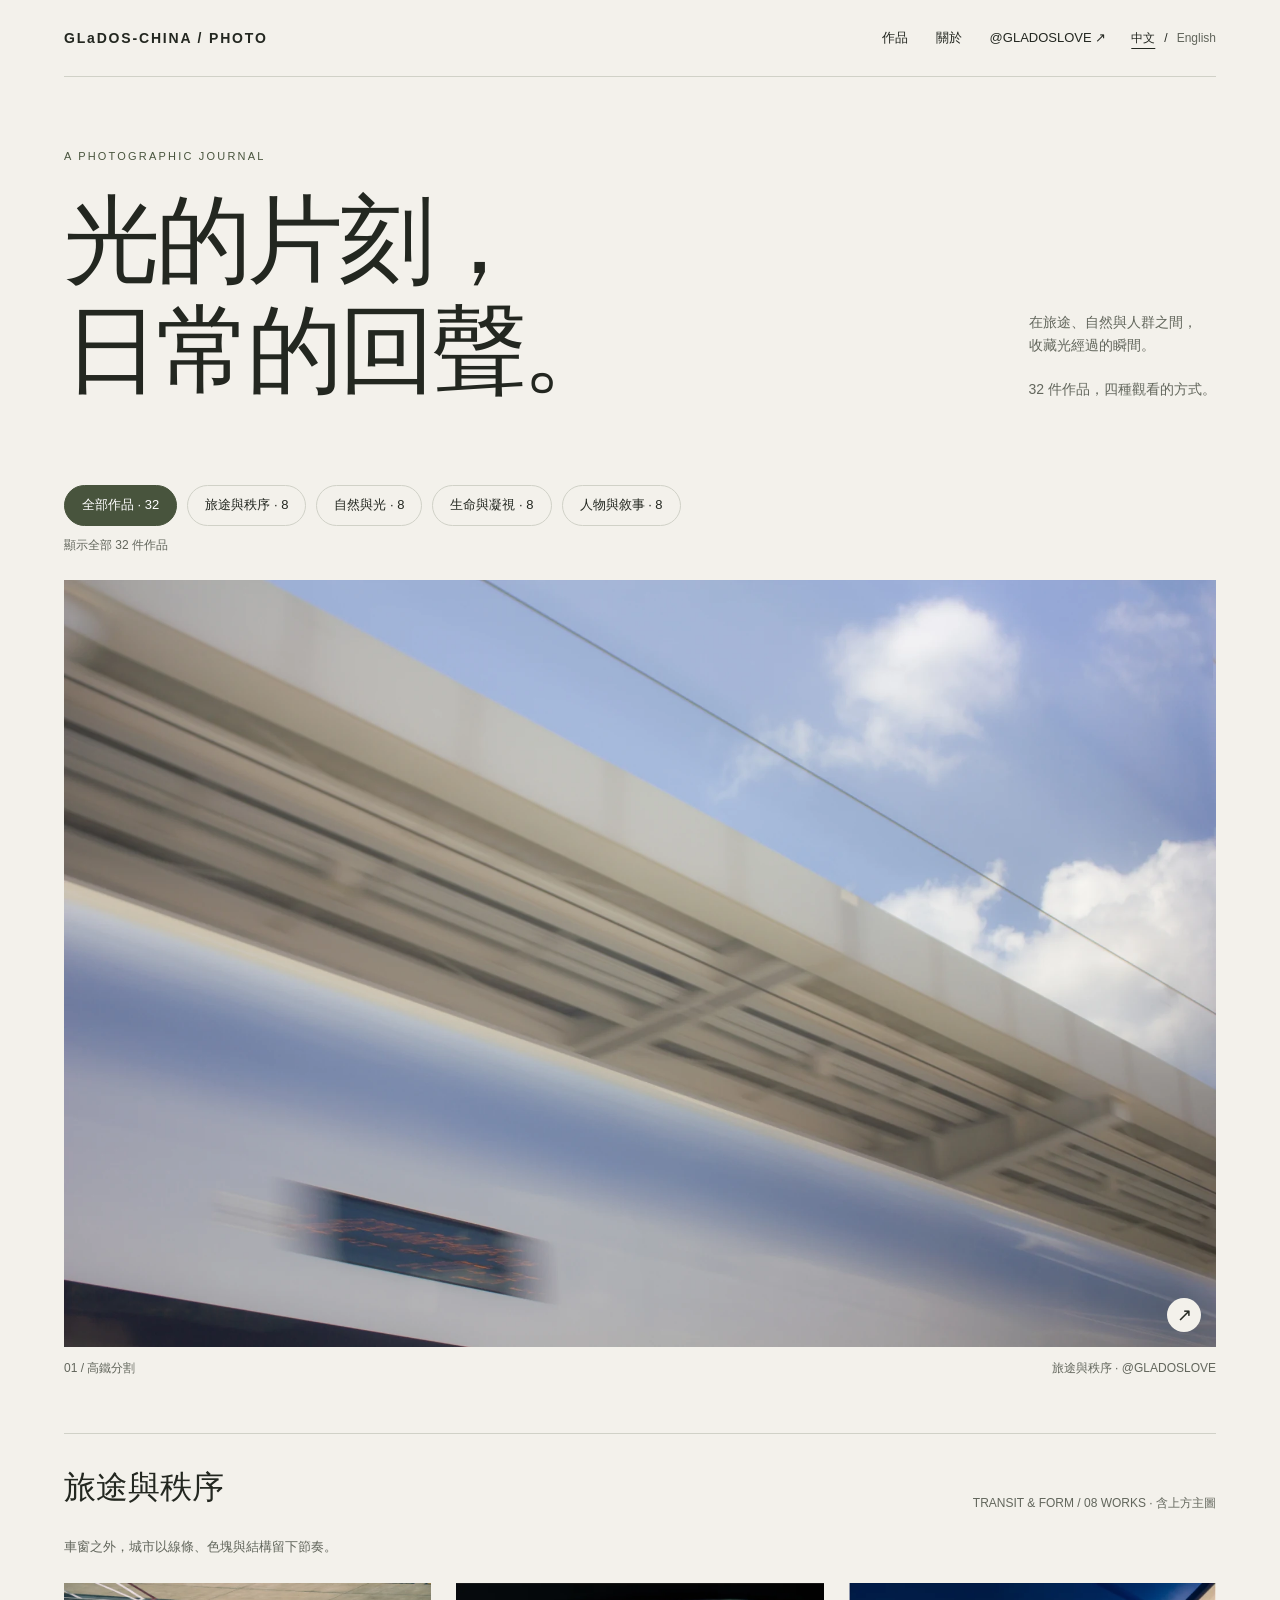
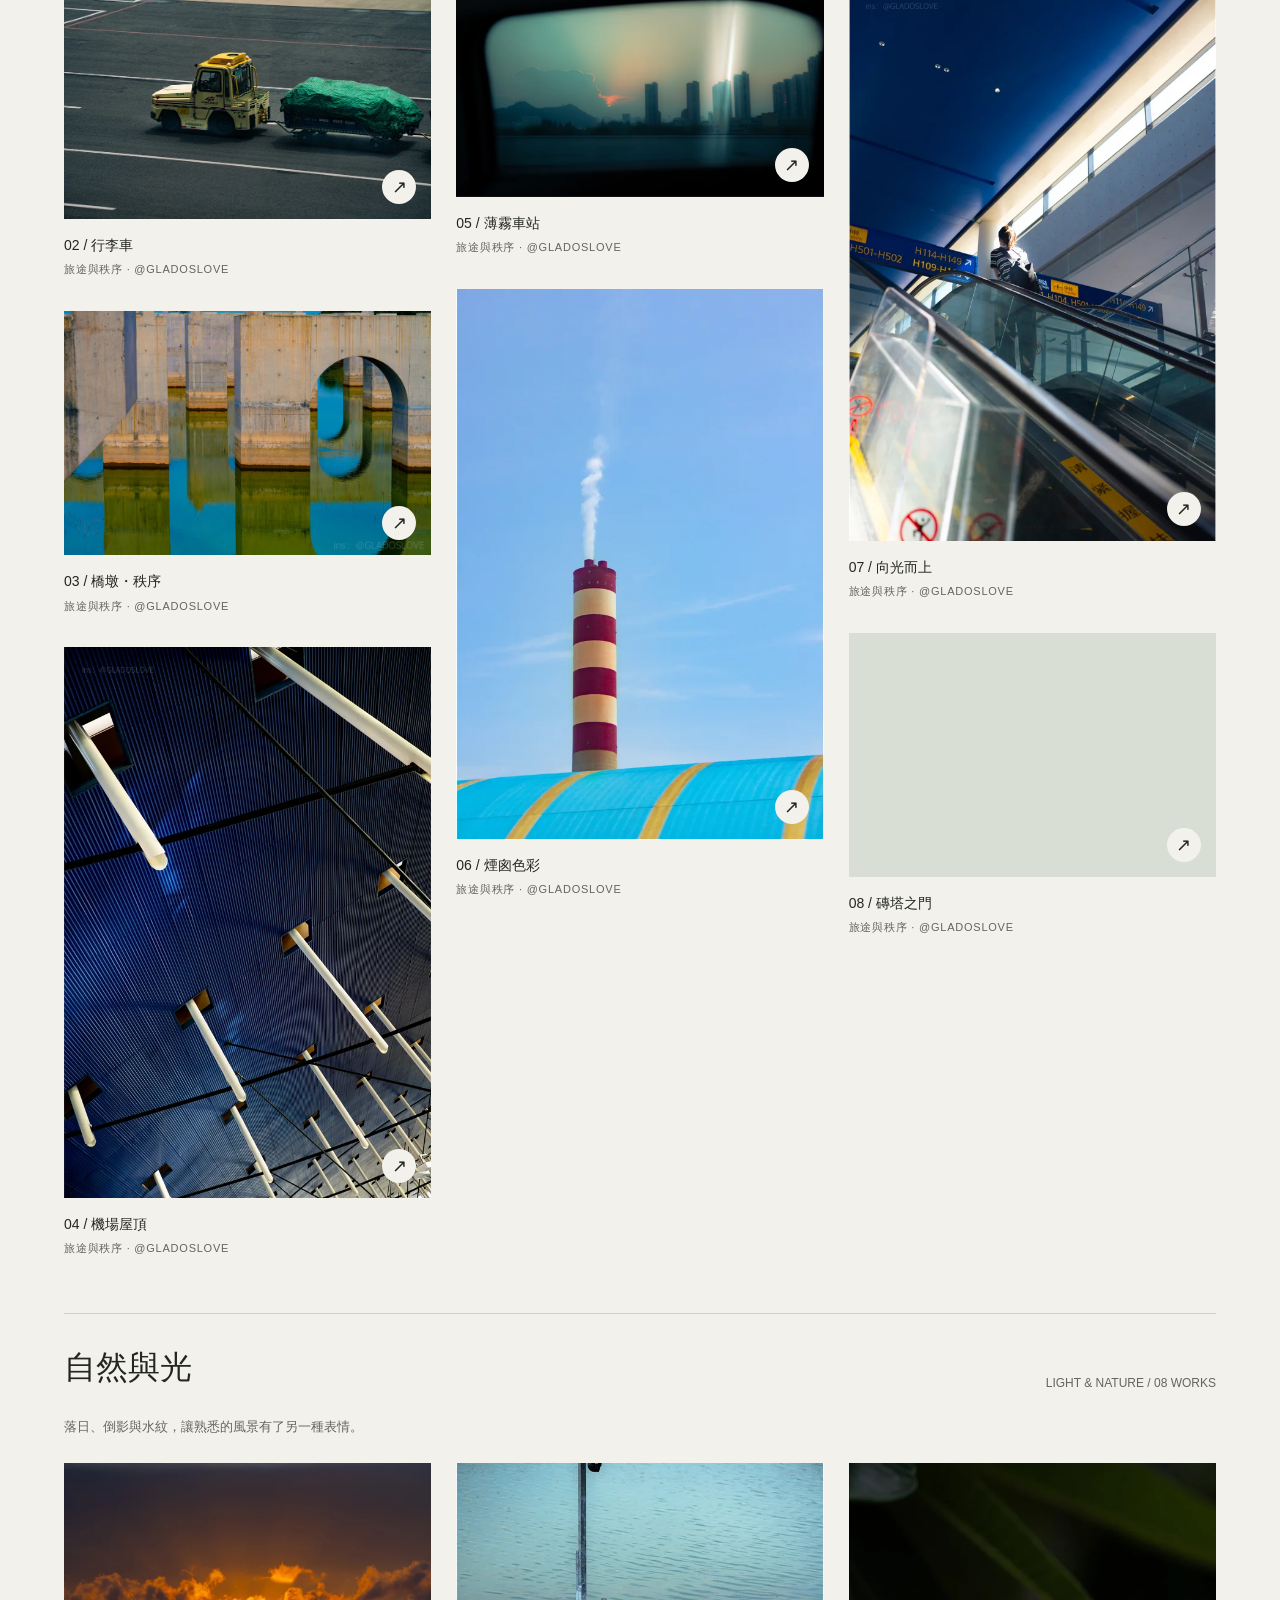
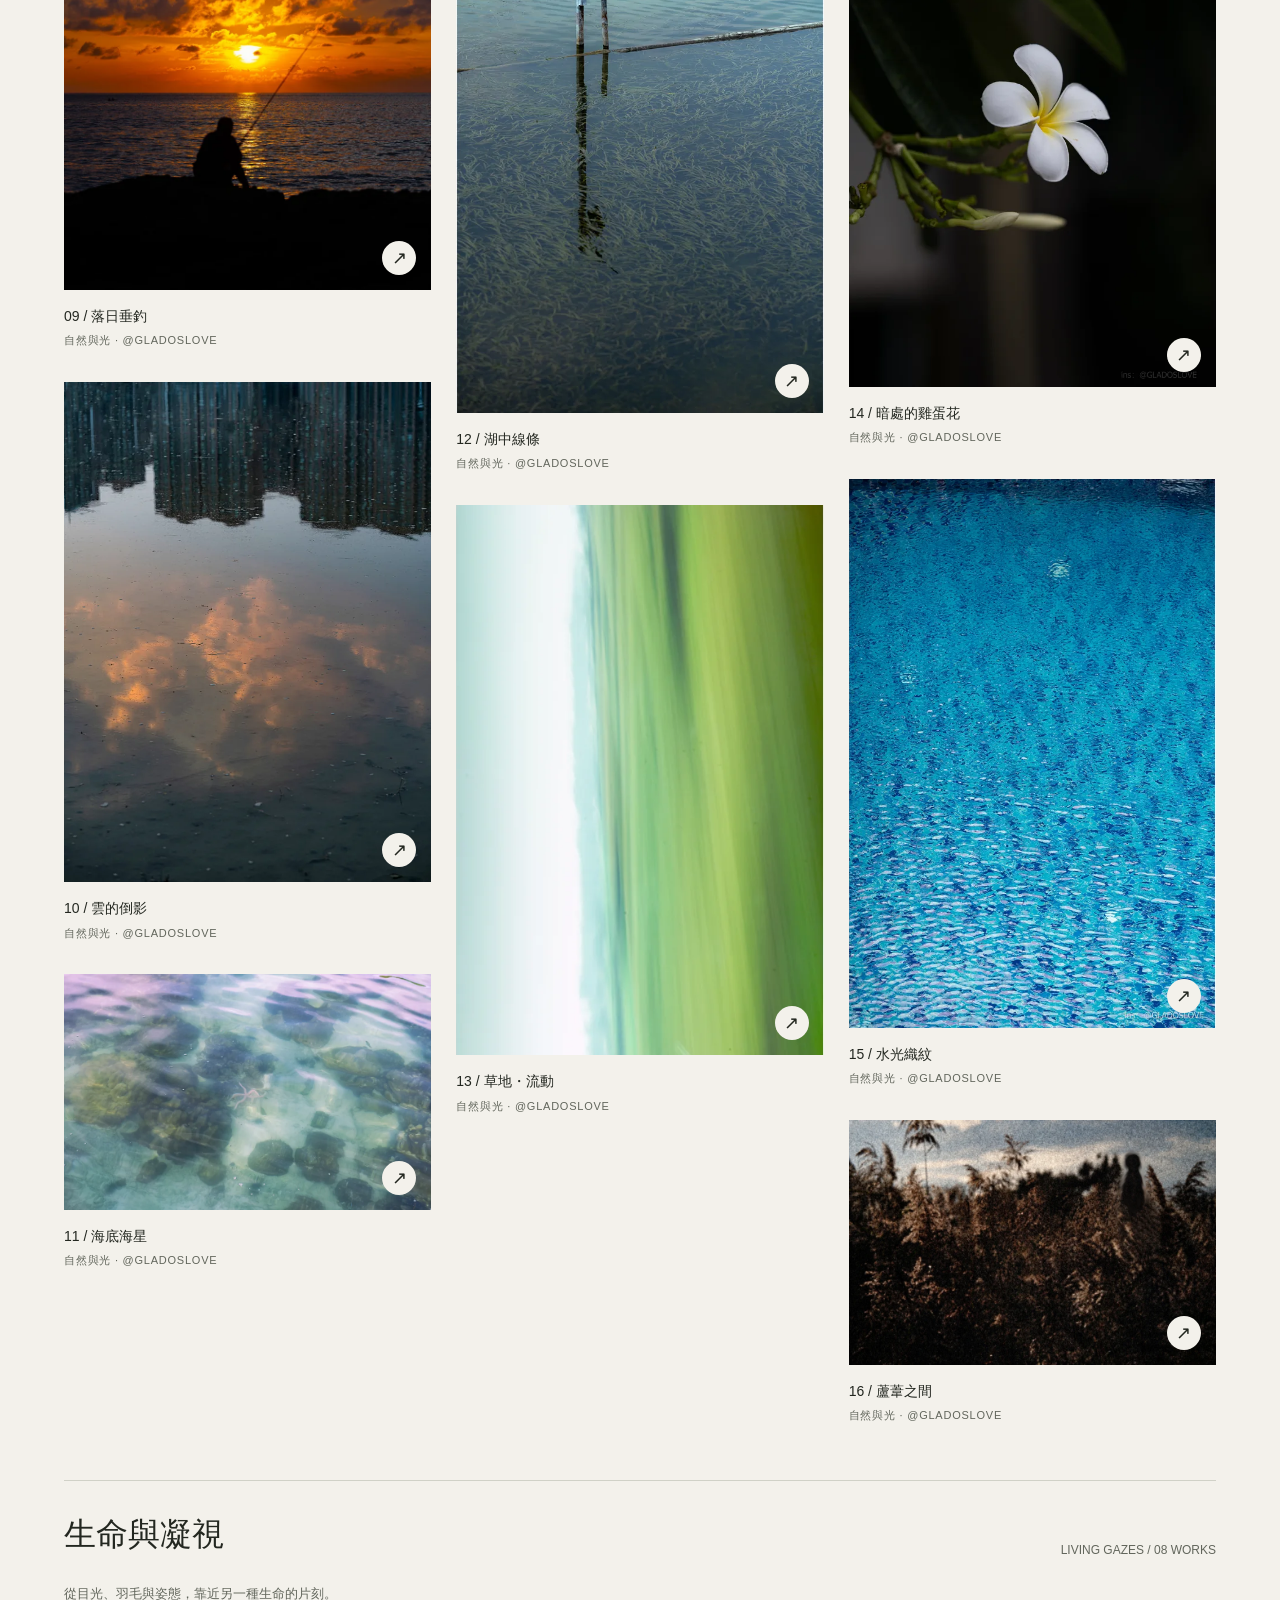
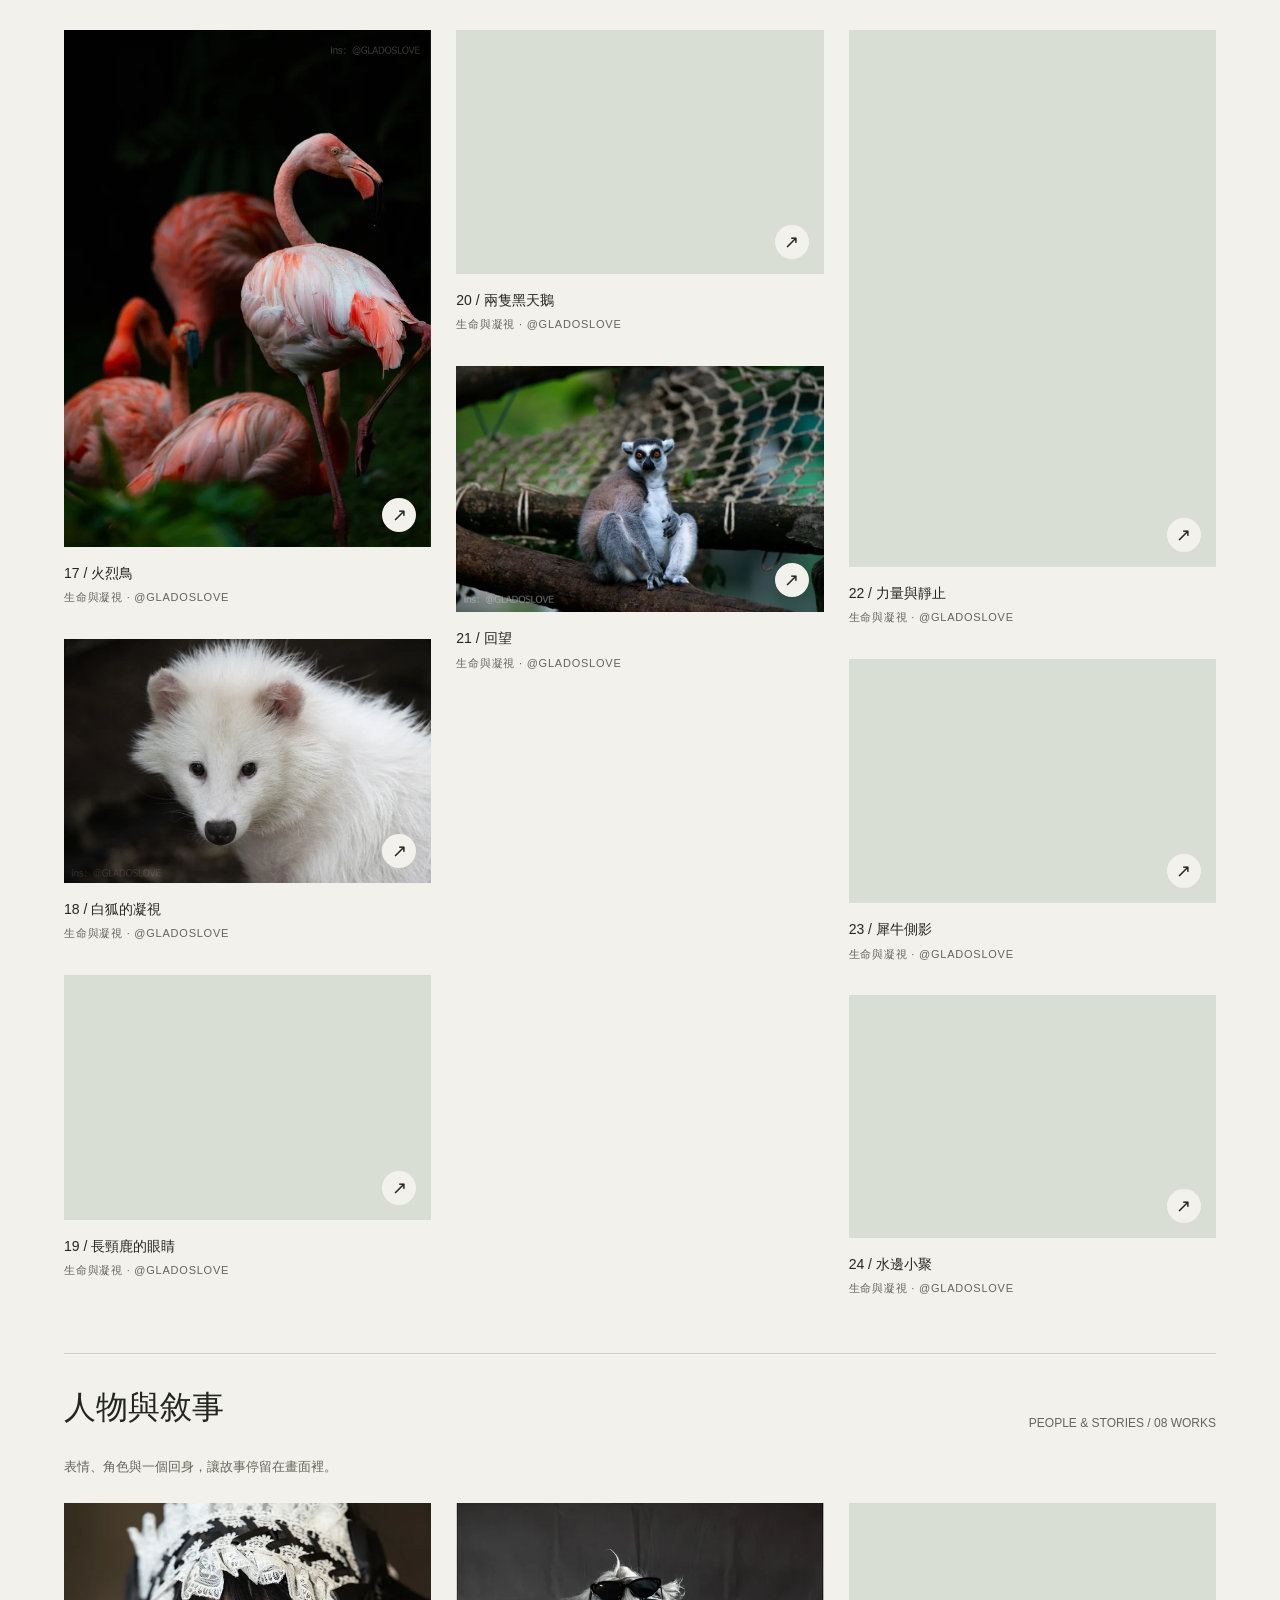
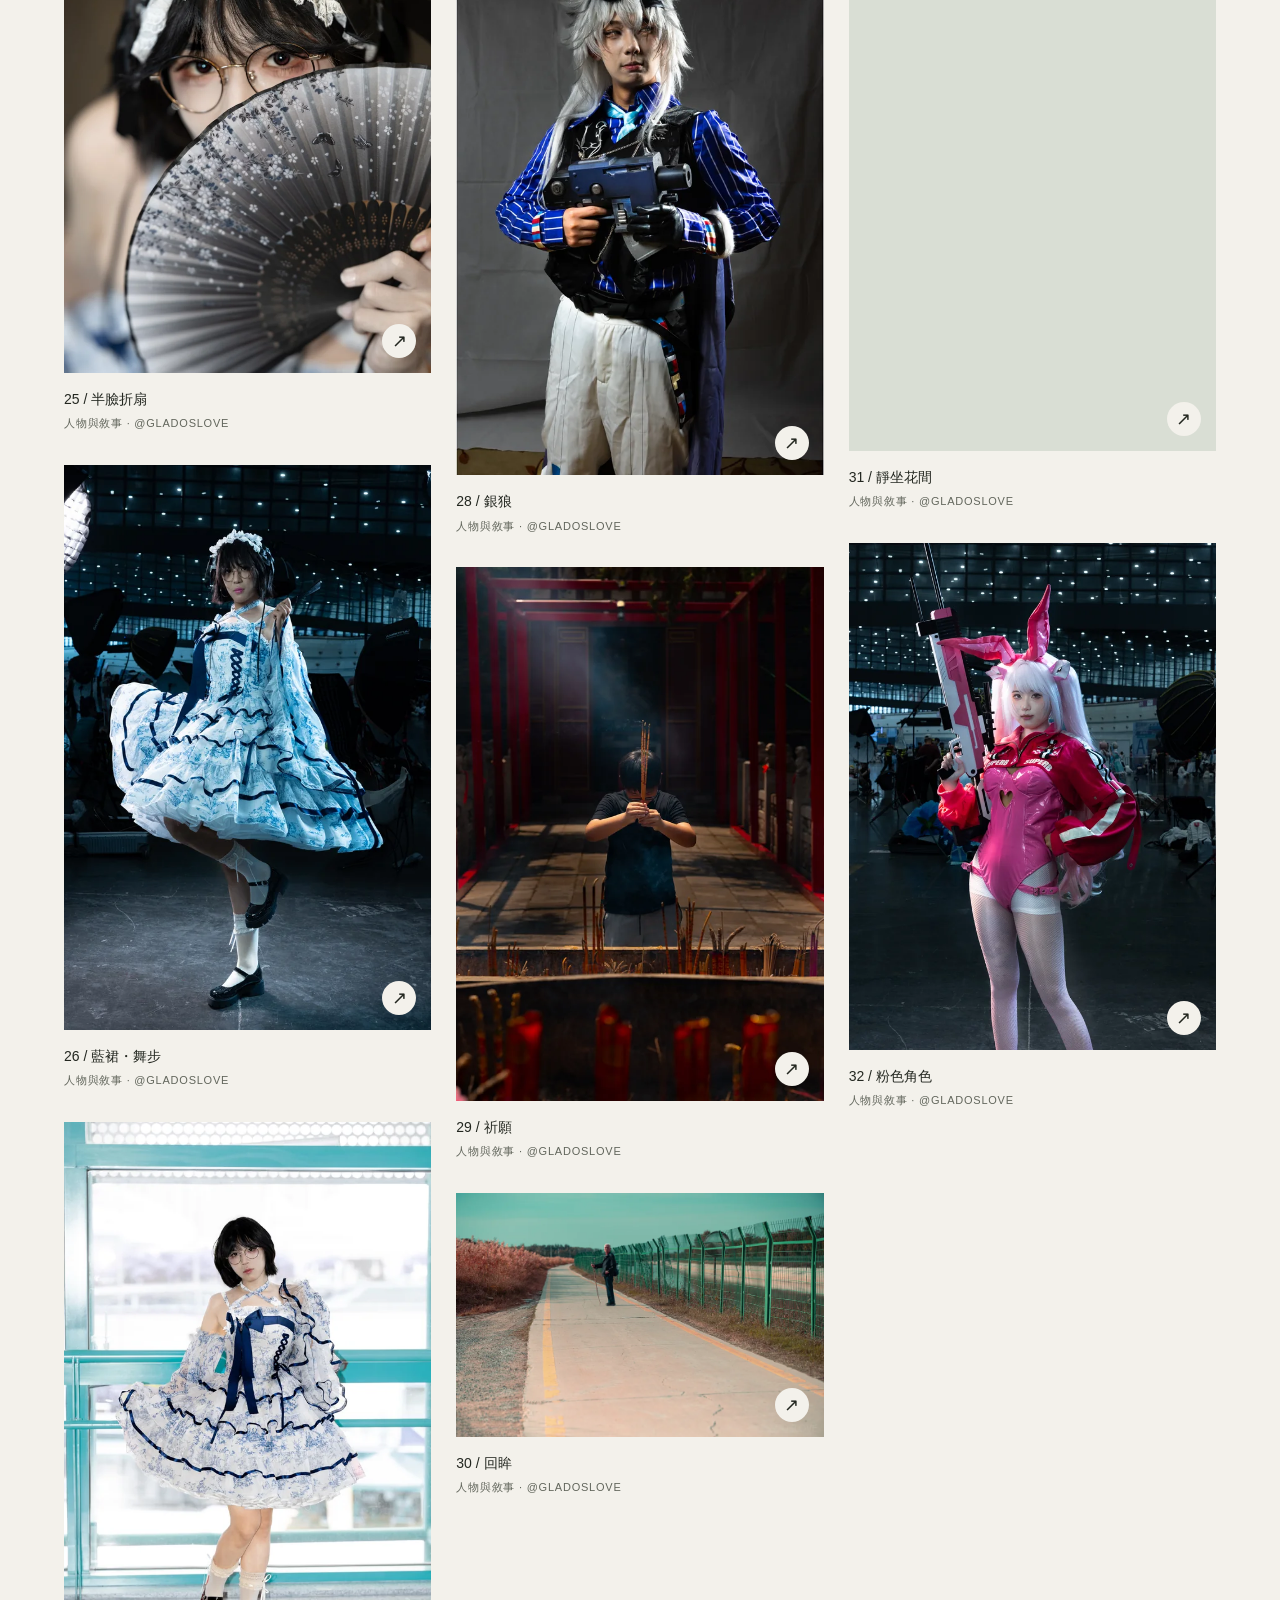
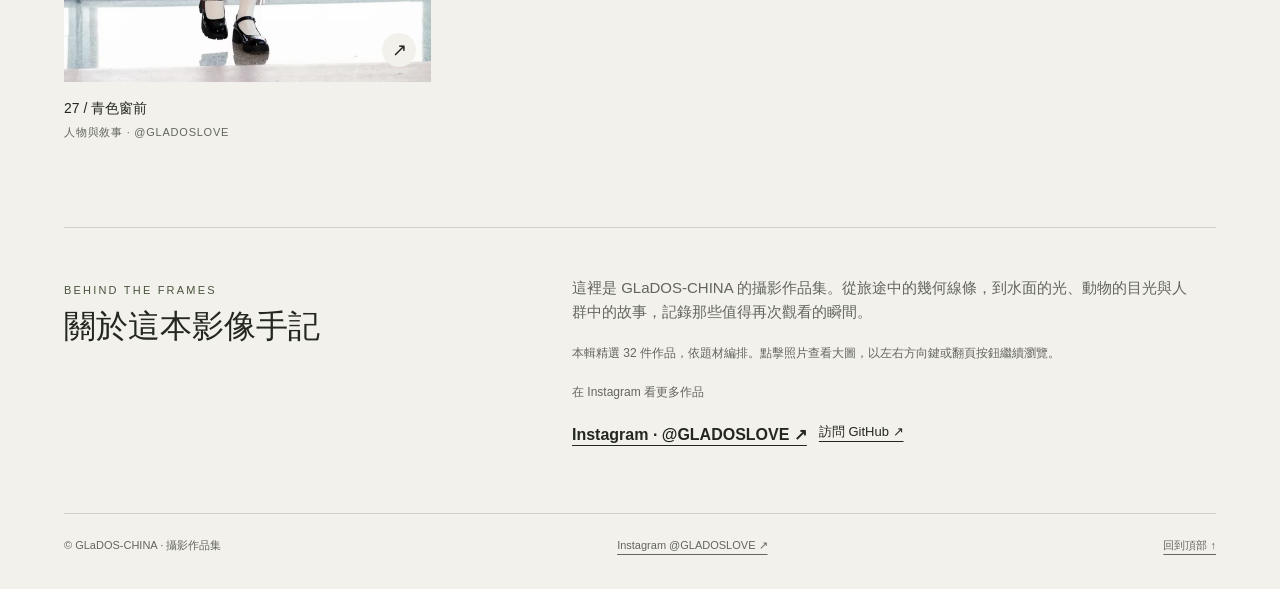
==== commit b3bc6c9c: "feat: add bilingual portfolio, Instagram credit and eight new photos" ====
--- a/index.html
+++ b/index.html
@@ -1,16 +1 @@
-<!doctype html><html lang="zh-Hant"><head><meta charset="utf-8"><meta name="viewport" content="width=device-width,initial-scale=1"><meta name="color-scheme" content="light"><meta name="description" content="GLaDOS-CHINA 攝影作品集，精選 24 件作品：旅途與秩序、自然與光、生命與凝視、人物與敘事。"><title>GLaDOS-CHINA · 光的片刻</title><style>
-:root{--paper:#f3f1eb;--ink:#232720;--muted:#62665c;--line:#d0d1c7;--accent:#48543d}
-*{box-sizing:border-box}html{scroll-behavior:smooth;scroll-padding-top:24px}body{margin:0;background:var(--paper);color:var(--ink);font-family:Arial,"PingFang SC","Microsoft YaHei",sans-serif;line-height:1.6}a{color:inherit;text-underline-offset:5px}button{font:inherit;color:inherit}a:focus-visible,button:focus-visible{outline:3px solid var(--accent);outline-offset:6px}.skip{position:absolute;left:16px;top:-80px;background:white;padding:10px;z-index:5}.skip:focus{top:10px}.wrap{width:min(1280px,90%);margin:auto}header{padding:27px 0;border-bottom:1px solid var(--line);display:flex;align-items:center;justify-content:space-between;gap:24px}.brand{text-decoration:none;font-size:14px;letter-spacing:.13em;font-weight:700}nav{display:flex;gap:28px;font-size:13px}nav a{text-decoration:none}nav a:hover{text-decoration:underline}.intro{display:grid;grid-template-columns:1.5fr 1fr;gap:40px;align-items:end;padding:65px 0 38px}.eyebrow{font-size:11px;letter-spacing:.2em;text-transform:uppercase;color:var(--accent)}h1{font-family:Georgia,"Songti SC",SimSun,serif;font-size:clamp(48px,7.5vw,98px);font-weight:400;line-height:1.15;letter-spacing:-.045em;margin:18px 0 0}.intro p{max-width:340px;margin:0 0 6px auto;color:var(--muted);font-size:14px}.hero{margin:0}.hero .open{aspect-ratio:2.15}.open{display:block;position:relative;border:0;padding:0;width:100%;background:#d9ded4;cursor:zoom-in;overflow:hidden}.open img{width:100%;height:100%;object-fit:cover;display:block;transition:transform .6s}.open:hover img{transform:scale(1.025)}.open:after{content:"↗";position:absolute;right:15px;bottom:15px;background:var(--paper);width:34px;height:34px;border-radius:50%;line-height:34px;font-size:18px}.caption{display:flex;justify-content:space-between;gap:16px;font-size:12px;color:var(--muted);padding-top:12px}.section-head{display:flex;align-items:end;justify-content:space-between;gap:20px;padding:75px 0 24px}h2{font-family:Georgia,"Songti SC",SimSun,serif;font-size:32px;font-weight:400;margin:0}.section-head p{font-size:12px;color:var(--muted);margin:0}.gallery{display:grid;grid-template-columns:repeat(3,minmax(0,1fr));gap:34px 24px}.gallery figure{margin:0}.gallery .open{aspect-ratio:4/5}.gallery figure:nth-child(2) .open{aspect-ratio:4/3}.gallery figure:nth-child(2){padding-top:65px}.gallery figure:nth-child(3){padding-top:130px}.gallery figcaption{padding-top:15px;font-size:14px}.gallery small{display:block;font-size:11px;color:var(--muted);letter-spacing:.07em;margin-top:5px}.about{display:grid;grid-template-columns:1fr 1.4fr;gap:48px;border-top:1px solid var(--line);margin-top:85px;padding:48px 0 65px}.about p{max-width:620px;font-size:15px;color:var(--muted);margin:0 0 20px}.contact{display:flex;gap:12px;flex-wrap:wrap}.contact a{font-size:13px}.note{font-size:12px!important}footer{border-top:1px solid var(--line);padding:23px 0 35px;display:flex;justify-content:space-between;gap:20px;font-size:11px;color:var(--muted)}dialog{width:min(1120px,96vw);max-height:94vh;background:var(--paper);border:0;padding:48px 18px 18px;color:var(--ink)}dialog::backdrop{background:rgb(12 17 12 / .9)}dialog img{display:block;width:100%;height:min(70vh,760px);object-fit:contain}dialog p{margin:12px 8px 0;font-size:13px}dialog button{position:absolute;right:16px;top:10px;background:none;border:1px solid var(--line);padding:4px 12px;cursor:pointer}.failed{display:grid;place-items:center;min-height:180px;padding:30px;text-align:center;color:var(--muted)}.failed:after{display:none}
-@media(max-width:700px){header{padding:22px 0}.brand{font-size:11px;letter-spacing:.06em}nav{gap:18px}.intro{grid-template-columns:1fr;padding:45px 0 28px;gap:25px}.intro p{margin:0;max-width:100%}.hero .open{aspect-ratio:4/3}.section-head{padding-top:50px}.gallery{grid-template-columns:1fr;gap:32px}.gallery figure:nth-child(n){padding-top:0}.gallery .open,.gallery figure:nth-child(2) .open{aspect-ratio:4/3}.about{grid-template-columns:1fr;gap:20px;margin-top:50px;padding:32px 0}.caption{font-size:11px}footer{flex-direction:column;gap:8px}h2{font-size:28px}}
-@media(prefers-reduced-motion:reduce){html{scroll-behavior:auto}.open img{transition:none}}
-
-.hero .open{aspect-ratio:auto}.hero .open img{height:auto}.open img{object-fit:contain}.open:hover img{transform:none}.gallery{display:block;columns:3;column-gap:25px}.gallery figure{break-inside:avoid;margin:0 0 32px;padding:0!important}.gallery .open,.gallery figure:nth-child(2) .open{aspect-ratio:auto}.gallery .open img{height:auto}.section-head{border-top:1px solid var(--line);margin-top:55px;padding-top:28px}.filters{display:flex;gap:10px;flex-wrap:wrap;margin:40px 0 25px}.filters button{border:1px solid var(--line);background:transparent;padding:9px 17px;border-radius:30px;cursor:pointer;font-size:13px}.filters button[aria-pressed=true]{background:var(--accent);color:#fff;border-color:var(--accent)}.group-intro{font-size:13px;color:var(--muted);margin:0 0 25px}.work-count{font-size:12px;color:var(--muted)}[hidden]{display:none!important}dialog .viewer-nav{position:static;display:flex;justify-content:space-between;gap:12px;margin:14px 8px 0}dialog .viewer-nav button{position:static;border:1px solid var(--line);background:transparent;min-width:65px;cursor:pointer}dialog .viewer-nav span{font-size:12px;padding:6px}body:has(dialog[open]){overflow:hidden}
-@media(max-width:1000px){.gallery{columns:2}}@media(max-width:700px){.gallery{columns:1}.section-head{align-items:start;flex-direction:column;gap:8px;margin-top:35px}.intro{padding-bottom:20px}.filters{gap:8px;margin-top:25px}.filters button{padding:8px 12px}.caption{flex-wrap:wrap}dialog{padding-left:8px;padding-right:8px}}
-</style></head><body><a class="skip" href="#main">跳至主要內容</a><div class="wrap"><header><a class="brand" href="./">GLaDOS-CHINA / PHOTO</a><nav aria-label="主導覽"><a href="#works">作品</a><a href="#about">關於</a></nav></header><main id="main"><section class="intro" aria-labelledby="title"><div><span class="eyebrow">A photographic journal</span><h1 id="title">光的片刻，<br>日常的回聲。</h1></div><p>在旅途、自然與人群之間，<br>收藏光經過的瞬間。<br><br>24 件作品，四種觀看的方式。</p></section><section id="works" aria-label="攝影作品畫廊"><div class="filters" role="group" aria-label="依題材篩選"><button type="button" data-filter="all" aria-pressed="true">全部作品 · 24</button><button type="button" data-filter="travel" aria-pressed="false">旅途與秩序 · 6</button><button type="button" data-filter="nature" aria-pressed="false">自然與光 · 6</button><button type="button" data-filter="life" aria-pressed="false">生命與凝視 · 6</button><button type="button" data-filter="people" aria-pressed="false">人物與敘事 · 6</button><p class="work-count" role="status" aria-live="polite">顯示全部 24 件作品</p></div><figure class="hero" data-category="travel"><button class="open" type="button" data-full="assets/photos/railway.webp" data-title="高鐵分割" data-desc="列車掠過高架橋，橋身與藍天形成交錯的線條。" aria-label="放大作品：高鐵分割"><img src="assets/photos/railway.webp" alt="列車掠過高架橋，橋身與藍天形成交錯的線條。" width="2000" height="1332" fetchpriority="high" decoding="async"></button><figcaption class="caption"><span>01 / 高鐵分割</span><span>旅途與秩序 · GLaDOS-CHINA</span></figcaption></figure><section class="collection" data-group="travel" aria-labelledby="travel-title"><div class="section-head"><h2 id="travel-title">旅途與秩序</h2><p>TRANSIT & FORM / 06 WORKS · 含上方主圖</p></div><p class="group-intro">車窗之外，城市以線條、色塊與結構留下節奏。</p><div class="gallery"><figure class="work" data-category="travel"><button class="open" type="button" data-full="assets/photos/baggage-cart.webp" data-title="行李車" data-desc="停機坪上的黃色行李牽引車與綠色覆布。" aria-label="放大作品：行李車"><img src="assets/photos/baggage-cart-thumb.webp" alt="停機坪上的黃色行李牽引車與綠色覆布。" width="900" height="577" loading="lazy" decoding="async"></button><figcaption class=""><span>02 / 行李車</span><small>旅途與秩序 · GLaDOS-CHINA</small></figcaption></figure><figure class="work" data-category="travel"><button class="open" type="button" data-full="assets/photos/bridge-rhythm.webp" data-title="橋墩・秩序" data-desc="橋墩、拱形與水面倒影組成重複的幾何形狀。" aria-label="放大作品：橋墩・秩序"><img src="assets/photos/bridge-rhythm-thumb.webp" alt="橋墩、拱形與水面倒影組成重複的幾何形狀。" width="900" height="600" loading="lazy" decoding="async"></button><figcaption class=""><span>03 / 橋墩・秩序</span><small>旅途與秩序 · GLaDOS-CHINA</small></figcaption></figure><figure class="work" data-category="travel"><button class="open" type="button" data-full="assets/photos/airport-roof.webp" data-title="機場屋頂" data-desc="深藍屋頂下，燈管與金屬結構交錯延伸。" aria-label="放大作品：機場屋頂"><img src="assets/photos/airport-roof-thumb.webp" alt="深藍屋頂下，燈管與金屬結構交錯延伸。" width="636" height="900" loading="lazy" decoding="async"></button><figcaption class=""><span>04 / 機場屋頂</span><small>旅途與秩序 · GLaDOS-CHINA</small></figcaption></figure><figure class="work" data-category="travel"><button class="open" type="button" data-full="assets/photos/train-window.webp" data-title="薄霧車站" data-desc="透過車窗，看見薄霧與遠處城市的輪廓。" aria-label="放大作品：薄霧車站"><img src="assets/photos/train-window-thumb.webp" alt="透過車窗，看見薄霧與遠處城市的輪廓。" width="900" height="636" loading="lazy" decoding="async"></button><figcaption class=""><span>05 / 薄霧車站</span><small>旅途與秩序 · GLaDOS-CHINA</small></figcaption></figure><figure class="work" data-category="travel"><button class="open" type="button" data-full="assets/photos/chimney.webp" data-title="煙囪色彩" data-desc="藍天下的條紋煙囪、白煙與彩色屋頂。" aria-label="放大作品：煙囪色彩"><img src="assets/photos/chimney-thumb.webp" alt="藍天下的條紋煙囪、白煙與彩色屋頂。" width="636" height="900" loading="lazy" decoding="async"></button><figcaption class=""><span>06 / 煙囪色彩</span><small>旅途與秩序 · GLaDOS-CHINA</small></figcaption></figure></div></section><section class="collection" data-group="nature" aria-labelledby="nature-title"><div class="section-head"><h2 id="nature-title">自然與光</h2><p>LIGHT & LAND / 06 WORKS</p></div><p class="group-intro">落日、倒影與水紋，讓熟悉的風景有了另一種表情。</p><div class="gallery"><figure class="work" data-category="nature"><button class="open" type="button" data-full="assets/photos/sunset-fishing.webp" data-title="落日垂釣" data-desc="夕陽映亮海面，岸邊的釣者留下一道剪影。" aria-label="放大作品：落日垂釣"><img src="assets/photos/sunset-fishing-thumb.webp" alt="夕陽映亮海面，岸邊的釣者留下一道剪影。" width="774" height="900" loading="lazy" decoding="async"></button><figcaption class=""><span>07 / 落日垂釣</span><small>自然與光 · GLaDOS-CHINA</small></figcaption></figure><figure class="work" data-category="nature"><button class="open" type="button" data-full="assets/photos/cloud-reflection.webp" data-title="雲的倒影" data-desc="水面映出暮色雲層與城市的倒影。" aria-label="放大作品：雲的倒影"><img src="assets/photos/cloud-reflection-thumb.webp" alt="水面映出暮色雲層與城市的倒影。" width="661" height="900" loading="lazy" decoding="async"></button><figcaption class=""><span>08 / 雲的倒影</span><small>自然與光 · GLaDOS-CHINA</small></figcaption></figure><figure class="work" data-category="nature"><button class="open" type="button" data-full="assets/photos/underwater.webp" data-title="海底海星" data-desc="淺水中的海星與石塊，被流動的水紋重新描繪。" aria-label="放大作品：海底海星"><img src="assets/photos/underwater-thumb.webp" alt="淺水中的海星與石塊，被流動的水紋重新描繪。" width="900" height="577" loading="lazy" decoding="async"></button><figcaption class=""><span>09 / 海底海星</span><small>自然與光 · GLaDOS-CHINA</small></figcaption></figure><figure class="work" data-category="nature"><button class="open" type="button" data-full="assets/photos/lake-poles.webp" data-title="湖中線條" data-desc="平靜的湖水裡，細桿與線條劃出簡約的構圖。" aria-label="放大作品：湖中線條"><img src="assets/photos/lake-poles-thumb.webp" alt="平靜的湖水裡，細桿與線條劃出簡約的構圖。" width="636" height="900" loading="lazy" decoding="async"></button><figcaption class=""><span>10 / 湖中線條</span><small>自然與光 · GLaDOS-CHINA</small></figcaption></figure><figure class="work" data-category="nature"><button class="open" type="button" data-full="assets/photos/meadow-motion.webp" data-title="草地・流動" data-desc="綠色與淺色的模糊色帶，構成抽象的自然印象。" aria-label="放大作品：草地・流動"><img src="assets/photos/meadow-motion-thumb.webp" alt="綠色與淺色的模糊色帶，構成抽象的自然印象。" width="636" height="900" loading="lazy" decoding="async"></button><figcaption class=""><span>11 / 草地・流動</span><small>自然與光 · GLaDOS-CHINA</small></figcaption></figure><figure class="work" data-category="nature"><button class="open" type="button" data-full="assets/photos/frangipani.webp" data-title="暗處的雞蛋花" data-desc="暗綠葉片之間，一朵白色雞蛋花迎向光。" aria-label="放大作品：暗處的雞蛋花"><img src="assets/photos/frangipani-thumb.webp" alt="暗綠葉片之間，一朵白色雞蛋花迎向光。" width="636" height="900" loading="lazy" decoding="async"></button><figcaption class=""><span>12 / 暗處的雞蛋花</span><small>自然與光 · GLaDOS-CHINA</small></figcaption></figure></div></section><section class="collection" data-group="life" aria-labelledby="life-title"><div class="section-head"><h2 id="life-title">生命與凝視</h2><p>LIVING GAZES / 06 WORKS</p></div><p class="group-intro">從目光、羽毛與姿態，靠近另一種生命的片刻。</p><div class="gallery"><figure class="work" data-category="life"><button class="open" type="button" data-full="assets/photos/flamingos.webp" data-title="火烈鳥" data-desc="深色背景裡，火烈鳥的粉紅羽毛與曲線相互呼應。" aria-label="放大作品：火烈鳥"><img src="assets/photos/flamingos-thumb.webp" alt="深色背景裡，火烈鳥的粉紅羽毛與曲線相互呼應。" width="640" height="900" loading="lazy" decoding="async"></button><figcaption class=""><span>13 / 火烈鳥</span><small>生命與凝視 · GLaDOS-CHINA</small></figcaption></figure><figure class="work" data-category="life"><button class="open" type="button" data-full="assets/photos/white-fox.webp" data-title="白狐的凝視" data-desc="白狐近距離的目光與細緻蓬鬆的毛髮。" aria-label="放大作品：白狐的凝視"><img src="assets/photos/white-fox-thumb.webp" alt="白狐近距離的目光與細緻蓬鬆的毛髮。" width="900" height="599" loading="lazy" decoding="async"></button><figcaption class=""><span>14 / 白狐的凝視</span><small>生命與凝視 · GLaDOS-CHINA</small></figcaption></figure><figure class="work" data-category="life"><button class="open" type="button" data-full="assets/photos/giraffe.webp" data-title="長頸鹿的眼睛" data-desc="近距離觀察長頸鹿的眼睛、睫毛與斑紋。" aria-label="放大作品：長頸鹿的眼睛"><img src="assets/photos/giraffe-thumb.webp" alt="近距離觀察長頸鹿的眼睛、睫毛與斑紋。" width="900" height="599" loading="lazy" decoding="async"></button><figcaption class=""><span>15 / 長頸鹿的眼睛</span><small>生命與凝視 · GLaDOS-CHINA</small></figcaption></figure><figure class="work" data-category="life"><button class="open" type="button" data-full="assets/photos/black-swans.webp" data-title="兩隻黑天鵝" data-desc="兩隻黑天鵝相伴游過帶有綠色倒影的水面。" aria-label="放大作品：兩隻黑天鵝"><img src="assets/photos/black-swans-thumb.webp" alt="兩隻黑天鵝相伴游過帶有綠色倒影的水面。" width="900" height="598" loading="lazy" decoding="async"></button><figcaption class=""><span>16 / 兩隻黑天鵝</span><small>生命與凝視 · GLaDOS-CHINA</small></figcaption></figure><figure class="work" data-category="life"><button class="open" type="button" data-full="assets/photos/lemur.webp" data-title="回望" data-desc="樹幹旁的動物回望鏡頭，枝條與背景交錯。" aria-label="放大作品：回望"><img src="assets/photos/lemur-thumb.webp" alt="樹幹旁的動物回望鏡頭，枝條與背景交錯。" width="900" height="604" loading="lazy" decoding="async"></button><figcaption class=""><span>17 / 回望</span><small>生命與凝視 · GLaDOS-CHINA</small></figcaption></figure><figure class="work" data-category="life"><button class="open" type="button" data-full="assets/photos/kangaroo.webp" data-title="力量與靜止" data-desc="樹旁站立的袋鼠，呈現肌肉線條與安靜的姿態。" aria-label="放大作品：力量與靜止"><img src="assets/photos/kangaroo-thumb.webp" alt="樹旁站立的袋鼠，呈現肌肉線條與安靜的姿態。" width="616" height="900" loading="lazy" decoding="async"></button><figcaption class=""><span>18 / 力量與靜止</span><small>生命與凝視 · GLaDOS-CHINA</small></figcaption></figure></div></section><section class="collection" data-group="people" aria-labelledby="people-title"><div class="section-head"><h2 id="people-title">人物與敘事</h2><p>PEOPLE & STORIES / 06 WORKS</p></div><p class="group-intro">表情、角色與一個回身，讓故事停留在畫面裡。</p><div class="gallery"><figure class="work" data-category="people"><button class="open" type="button" data-full="assets/photos/folding-fan.webp" data-title="半臉折扇" data-desc="黑色折扇遮住半張臉，目光從扇緣上方望向鏡頭。" aria-label="放大作品：半臉折扇"><img src="assets/photos/folding-fan-thumb.webp" alt="黑色折扇遮住半張臉，目光從扇緣上方望向鏡頭。" width="703" height="900" loading="lazy" decoding="async"></button><figcaption class=""><span>19 / 半臉折扇</span><small>人物與敘事 · GLaDOS-CHINA</small></figcaption></figure><figure class="work" data-category="people"><button class="open" type="button" data-full="assets/photos/blue-dress.webp" data-title="藍裙・舞步" data-desc="展場燈光之下，藍白裙裝與抬起的腳形成輕盈姿態。" aria-label="放大作品：藍裙・舞步"><img src="assets/photos/blue-dress-thumb.webp" alt="展場燈光之下，藍白裙裝與抬起的腳形成輕盈姿態。" width="585" height="900" loading="lazy" decoding="async"></button><figcaption class=""><span>20 / 藍裙・舞步</span><small>人物與敘事 · GLaDOS-CHINA</small></figcaption></figure><figure class="work" data-category="people"><button class="open" type="button" data-full="assets/photos/window-portrait.webp" data-title="青色窗前" data-desc="明亮的青色窗框前，一幅藍白色調的人像。" aria-label="放大作品：青色窗前"><img src="assets/photos/window-portrait-thumb.webp" alt="明亮的青色窗框前，一幅藍白色調的人像。" width="590" height="900" loading="lazy" decoding="async"></button><figcaption class=""><span>21 / 青色窗前</span><small>人物與敘事 · GLaDOS-CHINA</small></figcaption></figure><figure class="work" data-category="people"><button class="open" type="button" data-full="assets/photos/cosplay.webp" data-title="銀狼" data-desc="灰色背景前的角色人像，銀髮與藍色服飾相互映襯。" aria-label="放大作品：銀狼"><img src="assets/photos/cosplay-thumb.webp" alt="灰色背景前的角色人像，銀髮與藍色服飾相互映襯。" width="636" height="900" loading="lazy" decoding="async"></button><figcaption class=""><span>22 / 銀狼</span><small>人物與敘事 · GLaDOS-CHINA</small></figcaption></figure><figure class="work" data-category="people"><button class="open" type="button" data-full="assets/photos/prayer.webp" data-title="祈願" data-desc="紅色廟宇長廊裡，一個雙手合十的安靜時刻。" aria-label="放大作品：祈願"><img src="assets/photos/prayer-thumb.webp" alt="紅色廟宇長廊裡，一個雙手合十的安靜時刻。" width="620" height="900" loading="lazy" decoding="async"></button><figcaption class=""><span>23 / 祈願</span><small>人物與敘事 · GLaDOS-CHINA</small></figcaption></figure><figure class="work" data-category="people"><button class="open" type="button" data-full="assets/photos/looking-back.webp" data-title="回眸" data-desc="沿著綠色圍欄與小徑，遠處的人回身看向鏡頭。" aria-label="放大作品：回眸"><img src="assets/photos/looking-back-thumb.webp" alt="沿著綠色圍欄與小徑，遠處的人回身看向鏡頭。" width="900" height="597" loading="lazy" decoding="async"></button><figcaption class=""><span>24 / 回眸</span><small>人物與敘事 · GLaDOS-CHINA</small></figcaption></figure></div></section></section><section class="about" id="about" aria-labelledby="about-title"><div><span class="eyebrow">Behind the frames</span><h2 id="about-title">關於這本影像手記</h2></div><div><p>這裡是 GLaDOS-CHINA 的攝影作品集。從旅途中的幾何線條，到水面的光、動物的目光與人群中的故事，記錄那些值得再次觀看的瞬間。</p><p class="note">本輯精選 24 件攝影作品，依題材編排。所有照片均來自作者提供的作品；點擊照片可查看完整構圖，並使用左右方向鍵切換。</p><div class="contact"><a href="https://github.com/GLaDOS-CHINA" target="_blank" rel="noopener noreferrer">訪問 GitHub ↗</a></div></div></section></main><footer><span>© GLaDOS-CHINA · 攝影作品集</span><span>留住片刻 / KEEP A MOMENT</span><a href="#title">回到頂部 ↑</a></footer></div><dialog aria-label="作品大圖預覽"><button type="button" id="close" autofocus>關閉 ×</button><img id="large" alt=""><p id="large-caption"></p><div class="viewer-nav"><button id="prev" type="button" aria-label="上一件作品">← 上一件</button><span id="position" aria-live="polite"></span><button id="next" type="button" aria-label="下一件作品">下一件 →</button></div></dialog><script>
-const viewer=document.querySelector('dialog'),large=document.querySelector('#large'),caption=document.querySelector('#large-caption');
-const works=[...document.querySelectorAll('.open')];let current=0,active=works;
-function show(index){current=(index+active.length)%active.length;const b=active[current];large.src=b.dataset.full;large.alt=b.dataset.desc;caption.textContent=b.dataset.title+' — '+b.dataset.desc+' 攝影：GLaDOS-CHINA';document.querySelector('#position').textContent=(current+1)+' / '+active.length;}
-works.forEach(button=>{const image=button.querySelector('img');const failed=()=>{button.classList.add('failed');button.disabled=true;button.textContent='影像暫時無法載入';};image.addEventListener('error',failed);if(image.complete&&!image.naturalWidth)failed();button.addEventListener('click',()=>{active=works.filter(b=>!b.closest('figure').hidden&&!b.disabled);show(active.indexOf(button));viewer.showModal();});});
-document.querySelector('#close').addEventListener('click',()=>viewer.close());document.querySelector('#prev').addEventListener('click',()=>show(current-1));document.querySelector('#next').addEventListener('click',()=>show(current+1));viewer.addEventListener('keydown',e=>{if(e.key==='ArrowLeft'){e.preventDefault();show(current-1);}if(e.key==='ArrowRight'){e.preventDefault();show(current+1);}});viewer.addEventListener('click',e=>{if(e.target===viewer){const r=viewer.getBoundingClientRect();if(e.clientX<r.left||e.clientX>r.right||e.clientY<r.top||e.clientY>r.bottom)viewer.close();}});viewer.addEventListener('close',()=>{large.removeAttribute('src');large.alt='';});
-document.querySelectorAll('[data-filter]').forEach(button=>button.addEventListener('click',()=>{const selected=button.dataset.filter;document.querySelectorAll('[data-filter]').forEach(b=>b.setAttribute('aria-pressed',String(b===button)));document.querySelectorAll('figure[data-category]').forEach(f=>f.hidden=selected!=='all'&&f.dataset.category!==selected);document.querySelectorAll('[data-group]').forEach(s=>s.hidden=selected!=='all'&&s.dataset.group!==selected);document.querySelector('.work-count').textContent=selected==='all'?'顯示全部 24 件作品':'顯示 '+button.textContent.split(' · ')[0]+'：6 件作品';}));
-</script></body></html>+<!doctype html><html lang="zh-Hant"><head><meta charset="utf-8"><meta name="viewport" content="width=device-width,initial-scale=1"><meta name="color-scheme" content="light"><meta name="description" content="GLaDOS-CHINA 攝影作品集，精選 32 件作品，涵蓋旅途、自然、動物與人像。Instagram：@GLADOSLOVE。"><title>GLaDOS-CHINA · 光的片刻</title><link rel="stylesheet" href="assets/styles.css"><link rel="canonical" href="https://glados-china.github.io/"><link rel="alternate" hreflang="zh-Hant" href="https://glados-china.github.io/"><link rel="alternate" hreflang="en" href="https://glados-china.github.io/en.html"><script src="assets/gallery.js" defer></script></head><body><a class="skip" href="#main">跳至主要內容</a><div class="wrap"><header><a class="brand" href="index.html">GLaDOS-CHINA / PHOTO</a><div class="header-tools"><nav aria-label="主導覽"><a href="#works">作品</a><a href="#about">關於</a><a href="https://www.instagram.com/gladoslove/" target="_blank" rel="noopener noreferrer">@GLADOSLOVE ↗</a></nav><div class="languages" role="group" aria-label="切換語言"><a href="index.html" lang="zh-Hant" hreflang="zh-Hant" aria-current="page">中文</a><span aria-hidden="true">/</span><a href="en.html" lang="en" hreflang="en" >English</a></div></div></header><main id="main"><section class="intro" aria-labelledby="title"><div><span class="eyebrow">A photographic journal</span><h1 id="title">光的片刻，<br>日常的回聲。</h1></div><p>在旅途、自然與人群之間，<br>收藏光經過的瞬間。<br><br>32 件作品，四種觀看的方式。</p></section><section id="works" aria-label="攝影作品畫廊"><div class="filters" role="group" aria-label="依題材篩選"><button type="button" data-filter="all" aria-pressed="true">全部作品 · 32</button><button type="button" data-filter="travel" aria-pressed="false">旅途與秩序 · 8</button><button type="button" data-filter="nature" aria-pressed="false">自然與光 · 8</button><button type="button" data-filter="life" aria-pressed="false">生命與凝視 · 8</button><button type="button" data-filter="people" aria-pressed="false">人物與敘事 · 8</button><p class="work-count" role="status" aria-live="polite">顯示全部 32 件作品</p></div><figure class="hero" data-category="travel"><button class="open" type="button" data-full="assets/photos/railway.webp" data-title="高鐵分割" data-desc="列車掠過高架橋，橋身與藍天形成交錯的線條。" data-crop="--ratio:1.50150150;--iw:100.00000000%;--ih:100.00000000%;--left:0.00000000%;--top:0.00000000%" aria-label="放大作品：高鐵分割"><span class="photo-frame" style="--ratio:1.50150150;--iw:100.00000000%;--ih:100.00000000%;--left:0.00000000%;--top:0.00000000%"><img src="assets/photos/railway.webp" alt="列車掠過高架橋，橋身與藍天形成交錯的線條。" width="2000" height="1332" fetchpriority="high" decoding="async"></span></button><figcaption class="caption"><span>01 / 高鐵分割</span><span>旅途與秩序 · @GLADOSLOVE</span></figcaption></figure><section class="collection" data-group="travel" aria-labelledby="travel-title"><div class="section-head"><h2 id="travel-title">旅途與秩序</h2><p>TRANSIT & FORM / 08 WORKS · 含上方主圖</p></div><p class="group-intro">車窗之外，城市以線條、色塊與結構留下節奏。</p><div class="gallery"><figure class="work" data-category="travel"><button class="open" type="button" data-full="assets/photos/baggage-cart.webp" data-title="行李車" data-desc="停機坪上的黃色行李牽引車與綠色覆布。" data-crop="--ratio:1.56006240;--iw:100.00000000%;--ih:100.00000000%;--left:0.00000000%;--top:0.00000000%" aria-label="放大作品：行李車"><span class="photo-frame" style="--ratio:1.56006240;--iw:100.00000000%;--ih:100.00000000%;--left:0.00000000%;--top:0.00000000%"><img src="assets/photos/baggage-cart-thumb.webp" alt="停機坪上的黃色行李牽引車與綠色覆布。" width="900" height="577" loading="lazy" decoding="async"></span></button><figcaption class=""><span>02 / 行李車</span><small>旅途與秩序 · @GLADOSLOVE</small></figcaption></figure><figure class="work" data-category="travel"><button class="open" type="button" data-full="assets/photos/bridge-rhythm.webp" data-title="橋墩・秩序" data-desc="橋墩、拱形與水面倒影組成重複的幾何形狀。" data-crop="--ratio:1.50037509;--iw:100.00000000%;--ih:100.00000000%;--left:0.00000000%;--top:0.00000000%" aria-label="放大作品：橋墩・秩序"><span class="photo-frame" style="--ratio:1.50037509;--iw:100.00000000%;--ih:100.00000000%;--left:0.00000000%;--top:0.00000000%"><img src="assets/photos/bridge-rhythm-thumb.webp" alt="橋墩、拱形與水面倒影組成重複的幾何形狀。" width="900" height="600" loading="lazy" decoding="async"></span></button><figcaption class=""><span>03 / 橋墩・秩序</span><small>旅途與秩序 · @GLADOSLOVE</small></figcaption></figure><figure class="work" data-category="travel"><button class="open" type="button" data-full="assets/photos/airport-roof.webp" data-title="機場屋頂" data-desc="深藍屋頂下，燈管與金屬結構交錯延伸。" data-crop="--ratio:0.66750000;--iw:105.84269663%;--ih:100.00000000%;--left:-2.92134831%;--top:0.00000000%" aria-label="放大作品：機場屋頂"><span class="photo-frame" style="--ratio:0.66750000;--iw:105.84269663%;--ih:100.00000000%;--left:-2.92134831%;--top:0.00000000%"><img src="assets/photos/airport-roof-thumb.webp" alt="深藍屋頂下，燈管與金屬結構交錯延伸。" width="636" height="900" loading="lazy" decoding="async"></span></button><figcaption class=""><span>04 / 機場屋頂</span><small>旅途與秩序 · @GLADOSLOVE</small></figcaption></figure><figure class="work" data-category="travel"><button class="open" type="button" data-full="assets/photos/train-window.webp" data-title="薄霧車站" data-desc="透過車窗，看見薄霧與遠處城市的輪廓。" data-crop="--ratio:1.71673820;--iw:100.00000000%;--ih:121.28755365%;--left:0.00000000%;--top:-10.64377682%" aria-label="放大作品：薄霧車站"><span class="photo-frame" style="--ratio:1.71673820;--iw:100.00000000%;--ih:121.28755365%;--left:0.00000000%;--top:-10.64377682%"><img src="assets/photos/train-window-thumb.webp" alt="透過車窗，看見薄霧與遠處城市的輪廓。" width="900" height="636" loading="lazy" decoding="async"></span></button><figcaption class=""><span>05 / 薄霧車站</span><small>旅途與秩序 · @GLADOSLOVE</small></figcaption></figure><figure class="work" data-category="travel"><button class="open" type="button" data-full="assets/photos/chimney.webp" data-title="煙囪色彩" data-desc="藍天下的條紋煙囪、白煙與彩色屋頂。" data-crop="--ratio:0.66850000;--iw:105.68436799%;--ih:100.00000000%;--left:-2.84218399%;--top:0.00000000%" aria-label="放大作品：煙囪色彩"><span class="photo-frame" style="--ratio:0.66850000;--iw:105.68436799%;--ih:100.00000000%;--left:-2.84218399%;--top:0.00000000%"><img src="assets/photos/chimney-thumb.webp" alt="藍天下的條紋煙囪、白煙與彩色屋頂。" width="636" height="900" loading="lazy" decoding="async"></span></button><figcaption class=""><span>06 / 煙囪色彩</span><small>旅途與秩序 · @GLADOSLOVE</small></figcaption></figure><figure class="work" data-category="travel"><button class="open" type="button" data-full="assets/photos/airport-escalator.webp" data-title="向光而上" data-desc="機場的扶梯向明亮窗邊延伸，藍色屋頂與金屬線條交錯。" data-crop="--ratio:0.65900000;--iw:107.20789074%;--ih:100.00000000%;--left:-3.56600910%;--top:0.00000000%" aria-label="放大作品：向光而上"><span class="photo-frame" style="--ratio:0.65900000;--iw:107.20789074%;--ih:100.00000000%;--left:-3.56600910%;--top:0.00000000%"><img src="assets/photos/airport-escalator-thumb.webp" alt="機場的扶梯向明亮窗邊延伸，藍色屋頂與金屬線條交錯。" width="636" height="900" loading="lazy" decoding="async"></span></button><figcaption class=""><span>07 / 向光而上</span><small>旅途與秩序 · @GLADOSLOVE</small></figcaption></figure><figure class="work" data-category="travel"><button class="open" type="button" data-full="assets/photos/temple-gate.webp" data-title="磚塔之門" data-desc="彩色磚牆與層疊紋樣，圍出一扇深色的拱門。" data-crop="--ratio:1.50375940;--iw:100.00000000%;--ih:106.24060150%;--left:0.00000000%;--top:-3.15789474%" aria-label="放大作品：磚塔之門"><span class="photo-frame" style="--ratio:1.50375940;--iw:100.00000000%;--ih:106.24060150%;--left:0.00000000%;--top:-3.15789474%"><img src="assets/photos/temple-gate-thumb.webp" alt="彩色磚牆與層疊紋樣，圍出一扇深色的拱門。" width="900" height="636" loading="lazy" decoding="async"></span></button><figcaption class=""><span>08 / 磚塔之門</span><small>旅途與秩序 · @GLADOSLOVE</small></figcaption></figure></div></section><section class="collection" data-group="nature" aria-labelledby="nature-title"><div class="section-head"><h2 id="nature-title">自然與光</h2><p>LIGHT & NATURE / 08 WORKS</p></div><p class="group-intro">落日、倒影與水紋，讓熟悉的風景有了另一種表情。</p><div class="gallery"><figure class="work" data-category="nature"><button class="open" type="button" data-full="assets/photos/sunset-fishing.webp" data-title="落日垂釣" data-desc="夕陽映亮海面，岸邊的釣者留下一道剪影。" data-crop="--ratio:0.86000000;--iw:100.00000000%;--ih:100.00000000%;--left:0.00000000%;--top:0.00000000%" aria-label="放大作品：落日垂釣"><span class="photo-frame" style="--ratio:0.86000000;--iw:100.00000000%;--ih:100.00000000%;--left:0.00000000%;--top:0.00000000%"><img src="assets/photos/sunset-fishing-thumb.webp" alt="夕陽映亮海面，岸邊的釣者留下一道剪影。" width="774" height="900" loading="lazy" decoding="async"></span></button><figcaption class=""><span>09 / 落日垂釣</span><small>自然與光 · @GLADOSLOVE</small></figcaption></figure><figure class="work" data-category="nature"><button class="open" type="button" data-full="assets/photos/cloud-reflection.webp" data-title="雲的倒影" data-desc="水面映出暮色雲層與城市的倒影。" data-crop="--ratio:0.73400000;--iw:100.00000000%;--ih:100.00000000%;--left:0.00000000%;--top:0.00000000%" aria-label="放大作品：雲的倒影"><span class="photo-frame" style="--ratio:0.73400000;--iw:100.00000000%;--ih:100.00000000%;--left:0.00000000%;--top:0.00000000%"><img src="assets/photos/cloud-reflection-thumb.webp" alt="水面映出暮色雲層與城市的倒影。" width="661" height="900" loading="lazy" decoding="async"></span></button><figcaption class=""><span>10 / 雲的倒影</span><small>自然與光 · @GLADOSLOVE</small></figcaption></figure><figure class="work" data-category="nature"><button class="open" type="button" data-full="assets/photos/underwater.webp" data-title="海底海星" data-desc="淺水中的海星與石塊，被流動的水紋重新描繪。" data-crop="--ratio:1.56006240;--iw:100.00000000%;--ih:100.00000000%;--left:0.00000000%;--top:0.00000000%" aria-label="放大作品：海底海星"><span class="photo-frame" style="--ratio:1.56006240;--iw:100.00000000%;--ih:100.00000000%;--left:0.00000000%;--top:0.00000000%"><img src="assets/photos/underwater-thumb.webp" alt="淺水中的海星與石塊，被流動的水紋重新描繪。" width="900" height="577" loading="lazy" decoding="async"></span></button><figcaption class=""><span>11 / 海底海星</span><small>自然與光 · @GLADOSLOVE</small></figcaption></figure><figure class="work" data-category="nature"><button class="open" type="button" data-full="assets/photos/lake-poles.webp" data-title="湖中線條" data-desc="平靜的湖水裡，細桿與線條劃出簡約的構圖。" data-crop="--ratio:0.66750000;--iw:105.84269663%;--ih:100.00000000%;--left:-2.92134831%;--top:0.00000000%" aria-label="放大作品：湖中線條"><span class="photo-frame" style="--ratio:0.66750000;--iw:105.84269663%;--ih:100.00000000%;--left:-2.92134831%;--top:0.00000000%"><img src="assets/photos/lake-poles-thumb.webp" alt="平靜的湖水裡，細桿與線條劃出簡約的構圖。" width="636" height="900" loading="lazy" decoding="async"></span></button><figcaption class=""><span>12 / 湖中線條</span><small>自然與光 · @GLADOSLOVE</small></figcaption></figure><figure class="work" data-category="nature"><button class="open" type="button" data-full="assets/photos/meadow-motion.webp" data-title="草地・流動" data-desc="綠色與淺色的模糊色帶，構成抽象的自然印象。" data-crop="--ratio:0.66750000;--iw:105.84269663%;--ih:100.00000000%;--left:-2.99625468%;--top:0.00000000%" aria-label="放大作品：草地・流動"><span class="photo-frame" style="--ratio:0.66750000;--iw:105.84269663%;--ih:100.00000000%;--left:-2.99625468%;--top:0.00000000%"><img src="assets/photos/meadow-motion-thumb.webp" alt="綠色與淺色的模糊色帶，構成抽象的自然印象。" width="636" height="900" loading="lazy" decoding="async"></span></button><figcaption class=""><span>13 / 草地・流動</span><small>自然與光 · @GLADOSLOVE</small></figcaption></figure><figure class="work" data-category="nature"><button class="open" type="button" data-full="assets/photos/frangipani.webp" data-title="暗處的雞蛋花" data-desc="暗綠葉片之間，一朵白色雞蛋花迎向光。" data-crop="--ratio:0.70100000;--iw:100.78459344%;--ih:100.00000000%;--left:-0.35663338%;--top:0.00000000%" aria-label="放大作品：暗處的雞蛋花"><span class="photo-frame" style="--ratio:0.70100000;--iw:100.78459344%;--ih:100.00000000%;--left:-0.35663338%;--top:0.00000000%"><img src="assets/photos/frangipani-thumb.webp" alt="暗綠葉片之間，一朵白色雞蛋花迎向光。" width="636" height="900" loading="lazy" decoding="async"></span></button><figcaption class=""><span>14 / 暗處的雞蛋花</span><small>自然與光 · @GLADOSLOVE</small></figcaption></figure><figure class="work" data-category="nature"><button class="open" type="button" data-full="assets/photos/pool-ripples.webp" data-title="水光織紋" data-desc="藍色泳池的水波與池底網格，交織出細密的光紋。" data-crop="--ratio:0.66850000;--iw:105.68436799%;--ih:100.00000000%;--left:-2.91697831%;--top:0.00000000%" aria-label="放大作品：水光織紋"><span class="photo-frame" style="--ratio:0.66850000;--iw:105.68436799%;--ih:100.00000000%;--left:-2.91697831%;--top:0.00000000%"><img src="assets/photos/pool-ripples-thumb.webp" alt="藍色泳池的水波與池底網格，交織出細密的光紋。" width="636" height="900" loading="lazy" decoding="async"></span></button><figcaption class=""><span>15 / 水光織紋</span><small>自然與光 · @GLADOSLOVE</small></figcaption></figure><figure class="work" data-category="nature"><button class="open" type="button" data-full="assets/photos/reeds.webp" data-title="蘆葦之間" data-desc="逆光裡的蘆葦與遠處人影，呈現細緻而朦朧的層次。" data-crop="--ratio:1.50000000;--iw:100.00000000%;--ih:100.00000000%;--left:0.00000000%;--top:0.00000000%" aria-label="放大作品：蘆葦之間"><span class="photo-frame" style="--ratio:1.50000000;--iw:100.00000000%;--ih:100.00000000%;--left:0.00000000%;--top:0.00000000%"><img src="assets/photos/reeds-thumb.webp" alt="逆光裡的蘆葦與遠處人影，呈現細緻而朦朧的層次。" width="900" height="600" loading="lazy" decoding="async"></span></button><figcaption class=""><span>16 / 蘆葦之間</span><small>自然與光 · @GLADOSLOVE</small></figcaption></figure></div></section><section class="collection" data-group="life" aria-labelledby="life-title"><div class="section-head"><h2 id="life-title">生命與凝視</h2><p>LIVING GAZES / 08 WORKS</p></div><p class="group-intro">從目光、羽毛與姿態，靠近另一種生命的片刻。</p><div class="gallery"><figure class="work" data-category="life"><button class="open" type="button" data-full="assets/photos/flamingos.webp" data-title="火烈鳥" data-desc="深色背景裡，火烈鳥的粉紅羽毛與曲線相互呼應。" data-crop="--ratio:0.71100000;--iw:100.00000000%;--ih:100.00000000%;--left:0.00000000%;--top:0.00000000%" aria-label="放大作品：火烈鳥"><span class="photo-frame" style="--ratio:0.71100000;--iw:100.00000000%;--ih:100.00000000%;--left:0.00000000%;--top:0.00000000%"><img src="assets/photos/flamingos-thumb.webp" alt="深色背景裡，火烈鳥的粉紅羽毛與曲線相互呼應。" width="640" height="900" loading="lazy" decoding="async"></span></button><figcaption class=""><span>17 / 火烈鳥</span><small>生命與凝視 · @GLADOSLOVE</small></figcaption></figure><figure class="work" data-category="life"><button class="open" type="button" data-full="assets/photos/white-fox.webp" data-title="白狐的凝視" data-desc="白狐近距離的目光與細緻蓬鬆的毛髮。" data-crop="--ratio:1.50262960;--iw:100.00000000%;--ih:100.00000000%;--left:0.00000000%;--top:0.00000000%" aria-label="放大作品：白狐的凝視"><span class="photo-frame" style="--ratio:1.50262960;--iw:100.00000000%;--ih:100.00000000%;--left:0.00000000%;--top:0.00000000%"><img src="assets/photos/white-fox-thumb.webp" alt="白狐近距離的目光與細緻蓬鬆的毛髮。" width="900" height="599" loading="lazy" decoding="async"></span></button><figcaption class=""><span>18 / 白狐的凝視</span><small>生命與凝視 · @GLADOSLOVE</small></figcaption></figure><figure class="work" data-category="life"><button class="open" type="button" data-full="assets/photos/giraffe.webp" data-title="長頸鹿的眼睛" data-desc="近距離觀察長頸鹿的眼睛、睫毛與斑紋。" data-crop="--ratio:1.50150150;--iw:100.00000000%;--ih:100.00000000%;--left:0.00000000%;--top:0.00000000%" aria-label="放大作品：長頸鹿的眼睛"><span class="photo-frame" style="--ratio:1.50150150;--iw:100.00000000%;--ih:100.00000000%;--left:0.00000000%;--top:0.00000000%"><img src="assets/photos/giraffe-thumb.webp" alt="近距離觀察長頸鹿的眼睛、睫毛與斑紋。" width="900" height="599" loading="lazy" decoding="async"></span></button><figcaption class=""><span>19 / 長頸鹿的眼睛</span><small>生命與凝視 · @GLADOSLOVE</small></figcaption></figure><figure class="work" data-category="life"><button class="open" type="button" data-full="assets/photos/black-swans.webp" data-title="兩隻黑天鵝" data-desc="兩隻黑天鵝相伴游過帶有綠色倒影的水面。" data-crop="--ratio:1.50602410;--iw:100.00000000%;--ih:100.00000000%;--left:0.00000000%;--top:0.00000000%" aria-label="放大作品：兩隻黑天鵝"><span class="photo-frame" style="--ratio:1.50602410;--iw:100.00000000%;--ih:100.00000000%;--left:0.00000000%;--top:0.00000000%"><img src="assets/photos/black-swans-thumb.webp" alt="兩隻黑天鵝相伴游過帶有綠色倒影的水面。" width="900" height="598" loading="lazy" decoding="async"></span></button><figcaption class=""><span>20 / 兩隻黑天鵝</span><small>生命與凝視 · @GLADOSLOVE</small></figcaption></figure><figure class="work" data-category="life"><button class="open" type="button" data-full="assets/photos/lemur.webp" data-title="回望" data-desc="樹幹旁的動物回望鏡頭，枝條與背景交錯。" data-crop="--ratio:1.48920328;--iw:100.00000000%;--ih:100.00000000%;--left:0.00000000%;--top:0.00000000%" aria-label="放大作品：回望"><span class="photo-frame" style="--ratio:1.48920328;--iw:100.00000000%;--ih:100.00000000%;--left:0.00000000%;--top:0.00000000%"><img src="assets/photos/lemur-thumb.webp" alt="樹幹旁的動物回望鏡頭，枝條與背景交錯。" width="900" height="604" loading="lazy" decoding="async"></span></button><figcaption class=""><span>21 / 回望</span><small>生命與凝視 · @GLADOSLOVE</small></figcaption></figure><figure class="work" data-category="life"><button class="open" type="button" data-full="assets/photos/kangaroo.webp" data-title="力量與靜止" data-desc="樹旁站立的袋鼠，呈現肌肉線條與安靜的姿態。" data-crop="--ratio:0.68450000;--iw:100.00000000%;--ih:100.00000000%;--left:0.00000000%;--top:0.00000000%" aria-label="放大作品：力量與靜止"><span class="photo-frame" style="--ratio:0.68450000;--iw:100.00000000%;--ih:100.00000000%;--left:0.00000000%;--top:0.00000000%"><img src="assets/photos/kangaroo-thumb.webp" alt="樹旁站立的袋鼠，呈現肌肉線條與安靜的姿態。" width="616" height="900" loading="lazy" decoding="async"></span></button><figcaption class=""><span>22 / 力量與靜止</span><small>生命與凝視 · @GLADOSLOVE</small></figcaption></figure><figure class="work" data-category="life"><button class="open" type="button" data-full="assets/photos/rhino.webp" data-title="犀牛側影" data-desc="犀牛的側臉與粗糙皮膚，在柔和的光中顯出質感。" data-crop="--ratio:1.50150150;--iw:100.00000000%;--ih:100.00000000%;--left:0.00000000%;--top:0.00000000%" aria-label="放大作品：犀牛側影"><span class="photo-frame" style="--ratio:1.50150150;--iw:100.00000000%;--ih:100.00000000%;--left:0.00000000%;--top:0.00000000%"><img src="assets/photos/rhino-thumb.webp" alt="犀牛的側臉與粗糙皮膚，在柔和的光中顯出質感。" width="900" height="599" loading="lazy" decoding="async"></span></button><figcaption class=""><span>23 / 犀牛側影</span><small>生命與凝視 · @GLADOSLOVE</small></figcaption></figure><figure class="work" data-category="life"><button class="open" type="button" data-full="assets/photos/pigeons.webp" data-title="水邊小聚" data-desc="幾隻鴿子聚在淺水邊，白色與深色羽毛相互映襯。" data-crop="--ratio:1.51400454;--iw:100.00000000%;--ih:106.96442089%;--left:0.00000000%;--top:-3.48221045%" aria-label="放大作品：水邊小聚"><span class="photo-frame" style="--ratio:1.51400454;--iw:100.00000000%;--ih:106.96442089%;--left:0.00000000%;--top:-3.48221045%"><img src="assets/photos/pigeons-thumb.webp" alt="幾隻鴿子聚在淺水邊，白色與深色羽毛相互映襯。" width="900" height="636" loading="lazy" decoding="async"></span></button><figcaption class=""><span>24 / 水邊小聚</span><small>生命與凝視 · @GLADOSLOVE</small></figcaption></figure></div></section><section class="collection" data-group="people" aria-labelledby="people-title"><div class="section-head"><h2 id="people-title">人物與敘事</h2><p>PEOPLE & STORIES / 08 WORKS</p></div><p class="group-intro">表情、角色與一個回身，讓故事停留在畫面裡。</p><div class="gallery"><figure class="work" data-category="people"><button class="open" type="button" data-full="assets/photos/folding-fan.webp" data-title="半臉折扇" data-desc="黑色折扇遮住半張臉，目光從扇緣上方望向鏡頭。" data-crop="--ratio:0.78100000;--iw:100.00000000%;--ih:100.00000000%;--left:0.00000000%;--top:0.00000000%" aria-label="放大作品：半臉折扇"><span class="photo-frame" style="--ratio:0.78100000;--iw:100.00000000%;--ih:100.00000000%;--left:0.00000000%;--top:0.00000000%"><img src="assets/photos/folding-fan-thumb.webp" alt="黑色折扇遮住半張臉，目光從扇緣上方望向鏡頭。" width="703" height="900" loading="lazy" decoding="async"></span></button><figcaption class=""><span>25 / 半臉折扇</span><small>人物與敘事 · @GLADOSLOVE</small></figcaption></figure><figure class="work" data-category="people"><button class="open" type="button" data-full="assets/photos/blue-dress.webp" data-title="藍裙・舞步" data-desc="展場燈光之下，藍白裙裝與抬起的腳形成輕盈姿態。" data-crop="--ratio:0.65050000;--iw:100.00000000%;--ih:100.00000000%;--left:0.00000000%;--top:0.00000000%" aria-label="放大作品：藍裙・舞步"><span class="photo-frame" style="--ratio:0.65050000;--iw:100.00000000%;--ih:100.00000000%;--left:0.00000000%;--top:0.00000000%"><img src="assets/photos/blue-dress-thumb.webp" alt="展場燈光之下，藍白裙裝與抬起的腳形成輕盈姿態。" width="585" height="900" loading="lazy" decoding="async"></span></button><figcaption class=""><span>26 / 藍裙・舞步</span><small>人物與敘事 · @GLADOSLOVE</small></figcaption></figure><figure class="work" data-category="people"><button class="open" type="button" data-full="assets/photos/window-portrait.webp" data-title="青色窗前" data-desc="明亮的青色窗框前，一幅藍白色調的人像。" data-crop="--ratio:0.65600000;--iw:100.00000000%;--ih:100.00000000%;--left:0.00000000%;--top:0.00000000%" aria-label="放大作品：青色窗前"><span class="photo-frame" style="--ratio:0.65600000;--iw:100.00000000%;--ih:100.00000000%;--left:0.00000000%;--top:0.00000000%"><img src="assets/photos/window-portrait-thumb.webp" alt="明亮的青色窗框前，一幅藍白色調的人像。" width="590" height="900" loading="lazy" decoding="async"></span></button><figcaption class=""><span>27 / 青色窗前</span><small>人物與敘事 · @GLADOSLOVE</small></figcaption></figure><figure class="work" data-category="people"><button class="open" type="button" data-full="assets/photos/cosplay.webp" data-title="銀狼" data-desc="灰色背景前的角色人像，銀髮與藍色服飾相互映襯。" data-crop="--ratio:0.64150000;--iw:110.13250195%;--ih:100.00000000%;--left:-5.06625097%;--top:0.00000000%" aria-label="放大作品：銀狼"><span class="photo-frame" style="--ratio:0.64150000;--iw:110.13250195%;--ih:100.00000000%;--left:-5.06625097%;--top:0.00000000%"><img src="assets/photos/cosplay-thumb.webp" alt="灰色背景前的角色人像，銀髮與藍色服飾相互映襯。" width="636" height="900" loading="lazy" decoding="async"></span></button><figcaption class=""><span>28 / 銀狼</span><small>人物與敘事 · @GLADOSLOVE</small></figcaption></figure><figure class="work" data-category="people"><button class="open" type="button" data-full="assets/photos/prayer.webp" data-title="祈願" data-desc="紅色廟宇長廊裡，一個雙手合十的安靜時刻。" data-crop="--ratio:0.68850000;--iw:100.00000000%;--ih:100.00000000%;--left:0.00000000%;--top:0.00000000%" aria-label="放大作品：祈願"><span class="photo-frame" style="--ratio:0.68850000;--iw:100.00000000%;--ih:100.00000000%;--left:0.00000000%;--top:0.00000000%"><img src="assets/photos/prayer-thumb.webp" alt="紅色廟宇長廊裡，一個雙手合十的安靜時刻。" width="620" height="900" loading="lazy" decoding="async"></span></button><figcaption class=""><span>29 / 祈願</span><small>人物與敘事 · @GLADOSLOVE</small></figcaption></figure><figure class="work" data-category="people"><button class="open" type="button" data-full="assets/photos/looking-back.webp" data-title="回眸" data-desc="沿著綠色圍欄與小徑，遠處的人回身看向鏡頭。" data-crop="--ratio:1.50715901;--iw:100.00000000%;--ih:100.00000000%;--left:0.00000000%;--top:0.00000000%" aria-label="放大作品：回眸"><span class="photo-frame" style="--ratio:1.50715901;--iw:100.00000000%;--ih:100.00000000%;--left:0.00000000%;--top:0.00000000%"><img src="assets/photos/looking-back-thumb.webp" alt="沿著綠色圍欄與小徑，遠處的人回身看向鏡頭。" width="900" height="597" loading="lazy" decoding="async"></span></button><figcaption class=""><span>30 / 回眸</span><small>人物與敘事 · @GLADOSLOVE</small></figcaption></figure><figure class="work" data-category="people"><button class="open" type="button" data-full="assets/photos/seated-portrait.webp" data-title="靜坐花間" data-desc="花枝與石階之間，藍白裙裝的人物安靜坐著。" data-crop="--ratio:0.67000000;--iw:105.44776119%;--ih:100.00000000%;--left:-2.76119403%;--top:0.00000000%" aria-label="放大作品：靜坐花間"><span class="photo-frame" style="--ratio:0.67000000;--iw:105.44776119%;--ih:100.00000000%;--left:-2.76119403%;--top:0.00000000%"><img src="assets/photos/seated-portrait-thumb.webp" alt="花枝與石階之間，藍白裙裝的人物安靜坐著。" width="636" height="900" loading="lazy" decoding="async"></span></button><figcaption class=""><span>31 / 靜坐花間</span><small>人物與敘事 · @GLADOSLOVE</small></figcaption></figure><figure class="work" data-category="people"><button class="open" type="button" data-full="assets/photos/pink-costume.webp" data-title="粉色角色" data-desc="展場裡的粉色角色人像，在深色背景前呈現鮮明色彩。" data-crop="--ratio:0.72450000;--iw:100.00000000%;--ih:100.00000000%;--left:0.00000000%;--top:0.00000000%" aria-label="放大作品：粉色角色"><span class="photo-frame" style="--ratio:0.72450000;--iw:100.00000000%;--ih:100.00000000%;--left:0.00000000%;--top:0.00000000%"><img src="assets/photos/pink-costume-thumb.webp" alt="展場裡的粉色角色人像，在深色背景前呈現鮮明色彩。" width="652" height="900" loading="lazy" decoding="async"></span></button><figcaption class=""><span>32 / 粉色角色</span><small>人物與敘事 · @GLADOSLOVE</small></figcaption></figure></div></section></section><section class="about" id="about" aria-labelledby="about-title"><div><span class="eyebrow">Behind the frames</span><h2 id="about-title">關於這本影像手記</h2></div><div><p>這裡是 GLaDOS-CHINA 的攝影作品集。從旅途中的幾何線條，到水面的光、動物的目光與人群中的故事，記錄那些值得再次觀看的瞬間。</p><p class="note">本輯精選 32 件作品，依題材編排。點擊照片查看大圖，以左右方向鍵或翻頁按鈕繼續瀏覽。</p><p class="note">在 Instagram 看更多作品</p><div class="contact"><a class="instagram" href="https://www.instagram.com/gladoslove/" target="_blank" rel="noopener noreferrer">Instagram · @GLADOSLOVE ↗</a><a href="https://github.com/GLaDOS-CHINA" target="_blank" rel="noopener noreferrer">訪問 GitHub ↗</a></div></div></section></main><footer><span>© GLaDOS-CHINA · 攝影作品集</span><a href="https://www.instagram.com/gladoslove/" target="_blank" rel="noopener noreferrer">Instagram @GLADOSLOVE ↗</a><a href="#title">回到頂部 ↑</a></footer></div><dialog aria-label="作品大圖預覽"><button type="button" id="close" autofocus>關閉 ×</button><div id="large-frame" class="photo-frame"><img id="large" alt=""></div><p id="viewer-error" class="viewer-error" hidden></p><p id="large-caption"></p><div class="viewer-nav"><button id="prev" type="button" aria-label="上一件作品">← 上一件</button><span id="position" aria-live="polite"></span><button id="next" type="button" aria-label="下一件作品">下一件 →</button></div></dialog></body></html>
--- a/assets/styles.css
+++ b/assets/styles.css
@@ -0,0 +1,11 @@
+
+:root{--paper:#f3f1eb;--ink:#232720;--muted:#62665c;--line:#d0d1c7;--accent:#48543d}
+*{box-sizing:border-box}html{scroll-behavior:smooth;scroll-padding-top:24px}body{margin:0;background:var(--paper);color:var(--ink);font-family:Arial,"PingFang SC","Microsoft YaHei",sans-serif;line-height:1.6}a{color:inherit;text-underline-offset:5px}button{font:inherit;color:inherit}a:focus-visible,button:focus-visible{outline:3px solid var(--accent);outline-offset:6px}.skip{position:absolute;left:16px;top:-80px;background:white;padding:10px;z-index:5}.skip:focus{top:10px}.wrap{width:min(1280px,90%);margin:auto}header{padding:27px 0;border-bottom:1px solid var(--line);display:flex;align-items:center;justify-content:space-between;gap:24px}.brand{text-decoration:none;font-size:14px;letter-spacing:.13em;font-weight:700}nav{display:flex;gap:28px;font-size:13px}nav a{text-decoration:none}nav a:hover{text-decoration:underline}.intro{display:grid;grid-template-columns:1.5fr 1fr;gap:40px;align-items:end;padding:65px 0 38px}.eyebrow{font-size:11px;letter-spacing:.2em;text-transform:uppercase;color:var(--accent)}h1{font-family:Georgia,"Songti SC",SimSun,serif;font-size:clamp(48px,7.5vw,98px);font-weight:400;line-height:1.15;letter-spacing:-.045em;margin:18px 0 0}.intro p{max-width:340px;margin:0 0 6px auto;color:var(--muted);font-size:14px}.hero{margin:0}.hero .open{aspect-ratio:2.15}.open{display:block;position:relative;border:0;padding:0;width:100%;background:#d9ded4;cursor:zoom-in;overflow:hidden}.open img{width:100%;height:100%;object-fit:cover;display:block;transition:transform .6s}.open:hover img{transform:scale(1.025)}.open:after{content:"↗";position:absolute;right:15px;bottom:15px;background:var(--paper);width:34px;height:34px;border-radius:50%;line-height:34px;font-size:18px}.caption{display:flex;justify-content:space-between;gap:16px;font-size:12px;color:var(--muted);padding-top:12px}.section-head{display:flex;align-items:end;justify-content:space-between;gap:20px;padding:75px 0 24px}h2{font-family:Georgia,"Songti SC",SimSun,serif;font-size:32px;font-weight:400;margin:0}.section-head p{font-size:12px;color:var(--muted);margin:0}.gallery{display:grid;grid-template-columns:repeat(3,minmax(0,1fr));gap:34px 24px}.gallery figure{margin:0}.gallery .open{aspect-ratio:4/5}.gallery figure:nth-child(2) .open{aspect-ratio:4/3}.gallery figure:nth-child(2){padding-top:65px}.gallery figure:nth-child(3){padding-top:130px}.gallery figcaption{padding-top:15px;font-size:14px}.gallery small{display:block;font-size:11px;color:var(--muted);letter-spacing:.07em;margin-top:5px}.about{display:grid;grid-template-columns:1fr 1.4fr;gap:48px;border-top:1px solid var(--line);margin-top:85px;padding:48px 0 65px}.about p{max-width:620px;font-size:15px;color:var(--muted);margin:0 0 20px}.contact{display:flex;gap:12px;flex-wrap:wrap}.contact a{font-size:13px}.note{font-size:12px!important}footer{border-top:1px solid var(--line);padding:23px 0 35px;display:flex;justify-content:space-between;gap:20px;font-size:11px;color:var(--muted)}dialog{width:min(1120px,96vw);max-height:94vh;background:var(--paper);border:0;padding:48px 18px 18px;color:var(--ink)}dialog::backdrop{background:rgb(12 17 12 / .9)}dialog img{display:block;width:100%;height:min(70vh,760px);object-fit:contain}dialog p{margin:12px 8px 0;font-size:13px}dialog button{position:absolute;right:16px;top:10px;background:none;border:1px solid var(--line);padding:4px 12px;cursor:pointer}.failed{display:grid;place-items:center;min-height:180px;padding:30px;text-align:center;color:var(--muted)}.failed:after{display:none}
+@media(max-width:700px){header{padding:22px 0}.brand{font-size:11px;letter-spacing:.06em}nav{gap:18px}.intro{grid-template-columns:1fr;padding:45px 0 28px;gap:25px}.intro p{margin:0;max-width:100%}.hero .open{aspect-ratio:4/3}.section-head{padding-top:50px}.gallery{grid-template-columns:1fr;gap:32px}.gallery figure:nth-child(n){padding-top:0}.gallery .open,.gallery figure:nth-child(2) .open{aspect-ratio:4/3}.about{grid-template-columns:1fr;gap:20px;margin-top:50px;padding:32px 0}.caption{font-size:11px}footer{flex-direction:column;gap:8px}h2{font-size:28px}}
+@media(prefers-reduced-motion:reduce){html{scroll-behavior:auto}.open img{transition:none}}
+
+.hero .open{aspect-ratio:auto}.hero .open img{height:auto}.open img{object-fit:contain}.open:hover img{transform:none}.gallery{display:block;columns:3;column-gap:25px}.gallery figure{break-inside:avoid;margin:0 0 32px;padding:0!important}.gallery .open,.gallery figure:nth-child(2) .open{aspect-ratio:auto}.gallery .open img{height:auto}.section-head{border-top:1px solid var(--line);margin-top:55px;padding-top:28px}.filters{display:flex;gap:10px;flex-wrap:wrap;margin:40px 0 25px}.filters button{border:1px solid var(--line);background:transparent;padding:9px 17px;border-radius:30px;cursor:pointer;font-size:13px}.filters button[aria-pressed=true]{background:var(--accent);color:#fff;border-color:var(--accent)}.group-intro{font-size:13px;color:var(--muted);margin:0 0 25px}.work-count{font-size:12px;color:var(--muted)}[hidden]{display:none!important}dialog .viewer-nav{position:static;display:flex;justify-content:space-between;gap:12px;margin:14px 8px 0}dialog .viewer-nav button{position:static;border:1px solid var(--line);background:transparent;min-width:65px;cursor:pointer}dialog .viewer-nav span{font-size:12px;padding:6px}body:has(dialog[open]){overflow:hidden}
+@media(max-width:1000px){.gallery{columns:2}}@media(max-width:700px){.gallery{columns:1}.section-head{align-items:start;flex-direction:column;gap:8px;margin-top:35px}.intro{padding-bottom:20px}.filters{gap:8px;margin-top:25px}.filters button{padding:8px 12px}.caption{flex-wrap:wrap}dialog{padding-left:8px;padding-right:8px}}
+
+header{flex-wrap:wrap}.header-tools{display:flex;flex-wrap:wrap;align-items:center;gap:25px}.languages{display:flex;gap:9px;font-size:12px;align-items:center}.languages a{text-decoration:none;color:var(--muted)}.languages a[aria-current=page]{color:var(--ink);text-decoration:underline;text-underline-offset:6px}.photo-frame{position:relative;display:block;width:100%;aspect-ratio:var(--ratio);overflow:hidden;background:#d9ded4}.open .photo-frame img,.hero .open .photo-frame img{position:absolute;width:var(--iw);height:var(--ih);max-width:none;left:var(--left);top:var(--top);object-fit:fill}.gallery figure,.hero{scroll-margin-top:20px}.work-count{flex-basis:100%;margin:0}.open .photo-frame{pointer-events:none}#large-frame{width:min(100%,calc(67vh * var(--ratio)));margin:auto;background:transparent}#large-frame img{position:absolute;width:var(--iw);height:var(--ih);max-width:none;left:var(--left);top:var(--top);object-fit:fill}.instagram{font-size:16px!important;font-weight:700}.about .contact{margin-top:16px}html[lang=en] h1{font-size:clamp(43px,5.5vw,76px);letter-spacing:-.04em}html[lang=en] h2{font-size:30px}dialog .viewer-error{color:#7e241b;text-align:center}.languages a:focus-visible{outline:3px solid var(--accent);outline-offset:4px}
+@media(max-width:700px){header{align-items:flex-start;gap:14px}.header-tools{width:100%;justify-content:space-between;gap:12px}nav{gap:20px}.section-head{padding-top:24px}.languages{white-space:nowrap}html[lang=en] h1{font-size:45px}html[lang=en] .intro p{font-size:13px}dialog p{font-size:12px}dialog .viewer-nav{margin-top:10px}dialog .viewer-nav button{font-size:12px}}
